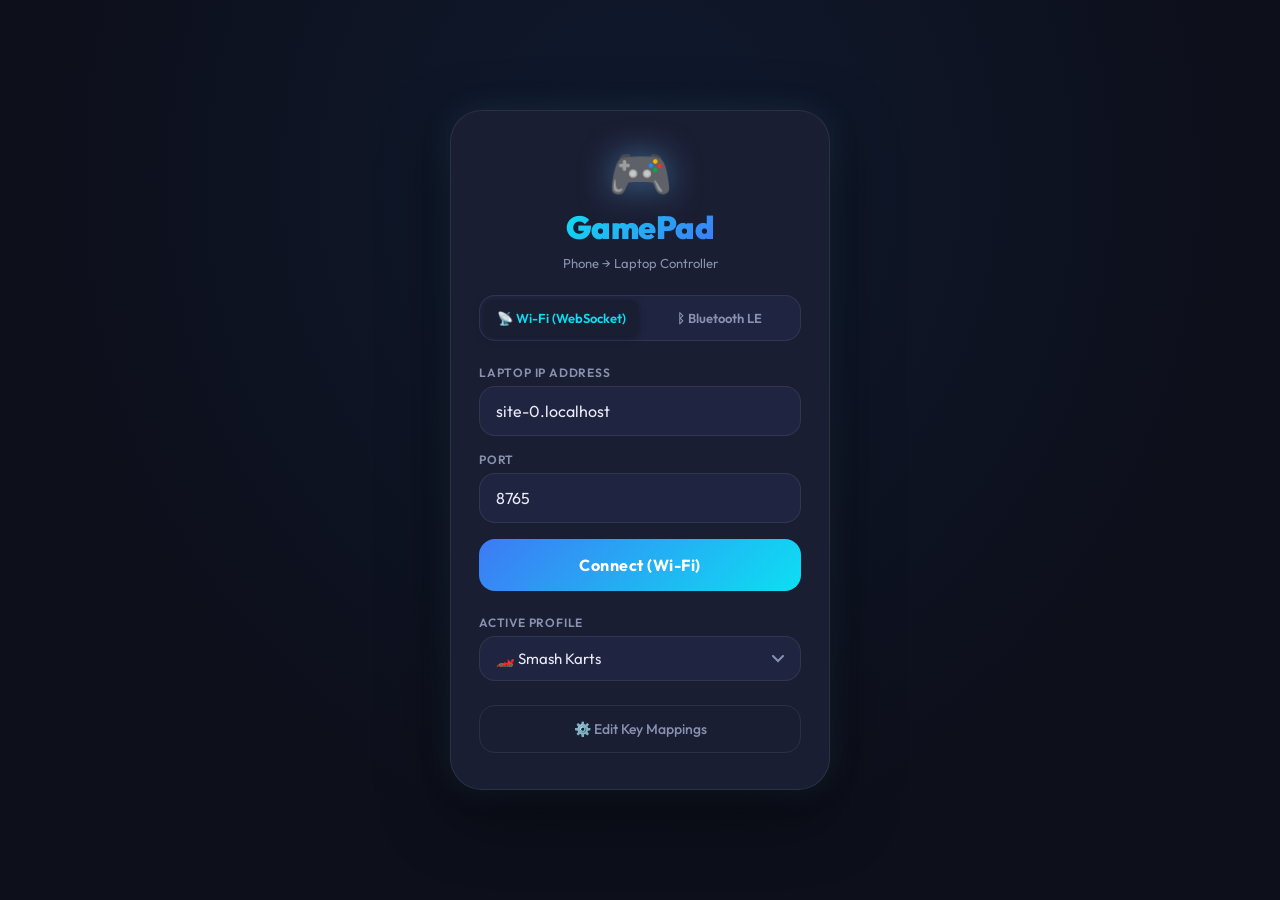
==== mobile/index.html @ 8a542d2d "feat: add 4 interchangeable controller interfaces (racing pedals, retro dpad, simple steer, action)" ====
<!DOCTYPE html>
<html lang="en">
<head>
  <meta charset="UTF-8" />
  <meta name="viewport" content="width=device-width, initial-scale=1.0, user-scalable=no" />
  <meta name="mobile-web-app-capable" content="yes" />
  <meta name="apple-mobile-web-app-capable" content="yes" />
  <meta name="apple-mobile-web-app-status-bar-style" content="black-translucent" />
  <meta name="theme-color" content="#0d0f1a" />
  <title>GamePad Remote Controller</title>
  <meta name="description" content="Turn your Android phone into a wireless game controller for your laptop." />
  <link rel="preconnect" href="https://fonts.googleapis.com" />
  <link rel="preconnect" href="https://fonts.gstatic.com" crossorigin />
  <link href="https://fonts.googleapis.com/css2?family=Outfit:wght@300;400;500;600;700;900&display=swap" rel="stylesheet" />
  <link rel="stylesheet" href="styles.css" />
</head>
<body>
  <!-- Connection Screen -->
  <div id="connect-screen" class="screen active">
    <div class="connect-card">
      <div class="logo">
        <div class="logo-icon">🎮</div>
        <h1>GamePad</h1>
        <p class="subtitle">Phone → Laptop Controller</p>
      </div>

      <!-- Transport Mode Toggle -->
      <div class="transport-selector">
        <button type="button" id="tab-ws" class="transport-btn active">📡 Wi-Fi (WebSocket)</button>
        <button type="button" id="tab-ble" class="transport-btn">ᛒ Bluetooth LE</button>
      </div>

      <!-- WebSocket Form -->
      <div id="ws-form" class="connect-form">
        <div class="input-group">
          <label for="server-ip">Laptop IP Address</label>
          <input type="text" id="server-ip" placeholder="e.g. 192.168.1.10" autocomplete="off" />
        </div>
        <div class="input-group">
          <label for="server-port">Port</label>
          <input type="number" id="server-port" value="8765" min="1024" max="65535" />
        </div>
        <button id="connect-btn" class="btn-primary">
          <span class="btn-text">Connect (Wi-Fi)</span>
          <span class="btn-loader hidden">⟳</span>
        </button>
        <div id="connect-error" class="error-msg hidden"></div>
      </div>

      <!-- Bluetooth Form -->
      <div id="ble-form" class="connect-form hidden">
        <p class="ble-hint">Pairs wirelessly via Web Bluetooth. Requires Chrome on Android with Bluetooth enabled.</p>
        <button id="ble-connect-btn" class="btn-primary btn-ble">
          <span class="btn-text">ᛒ Pair Bluetooth Controller</span>
          <span class="btn-loader hidden">⟳</span>
        </button>
        <div id="ble-error" class="error-msg hidden"></div>
      </div>

      <div class="profile-selector-mini">
        <label>Active Profile</label>
        <select id="active-profile-mini">
          <option value="smash_karts">🏎️ Smash Karts</option>
          <option value="racing">🏁 Racing / Driving</option>
          <option value="wasd">⌨️ WASD Generic</option>
          <option value="arrows">⬆️ Arrow Keys</option>
          <option value="custom">⚙️ Custom</option>
        </select>
      </div>

      <button id="open-mapping-btn" class="btn-secondary">
        ⚙️ Edit Key Mappings
      </button>
    </div>
  </div>

  <!-- Controller Screen -->
  <div id="controller-screen" class="screen">
    <!-- Status Bar -->
    <div class="status-bar">
      <div class="status-left">
        <div id="connection-dot" class="status-dot disconnected"></div>
        <span id="connection-label">Disconnected</span>
      </div>
      <div class="status-center">
        <select id="layout-select" class="layout-select" title="Switch Controller Interface">
          <option value="action">🎮 Smash Karts / Action</option>
          <option value="racing">🏎️ Racing Cockpit (Pedals)</option>
          <option value="dpad">🧭 Retro 4-Way D-Pad</option>
          <option value="minimal">🚗 Simple Steer & Pedals</option>
        </select>
      </div>
      <div class="status-right">
        <span id="latency-display" class="latency">-- ms</span>
        <button id="disconnect-btn" class="icon-btn" title="Disconnect">⏏</button>
        <button id="settings-btn" class="icon-btn" title="Settings">⚙</button>
      </div>
    </div>

    <!-- Active Keys Display -->
    <div class="keys-hud">
      <div class="key-pill" id="hud-w">W</div>
      <div class="key-pill" id="hud-a">A</div>
      <div class="key-pill" id="hud-s">S</div>
      <div class="key-pill" id="hud-d">D</div>
      <div class="key-pill" id="hud-space">SPC</div>
      <div class="key-pill" id="hud-e">E</div>
    </div>

    <!-- Main Controller Area: Multi-Layout Container -->
    <div class="controller-area">

      <!-- ==============================================
           LAYOUT 1: SMASH KARTS / ACTION (Default)
           ============================================== -->
      <div id="layout-action" class="controller-layout active">
        <!-- Left: Joystick -->
        <div class="joystick-zone">
          <div id="joystick-base" class="joystick-base">
            <div class="joystick-ring"></div>
            <div id="joystick-thumb" class="joystick-thumb">
              <div class="joystick-inner"></div>
            </div>
            <div class="joystick-arrows">
              <span class="arr arr-top">▲</span>
              <span class="arr arr-right">▶</span>
              <span class="arr arr-bottom">▼</span>
              <span class="arr arr-left">◀</span>
            </div>
          </div>
          <div class="joystick-label">STEER / DRIVE</div>
        </div>

        <!-- Right: Action Buttons -->
        <div class="buttons-zone">
          <div class="buttons-grid">
            <div class="btn-row center-row">
              <div class="action-btn-wrap">
                <button id="btn-e" class="action-btn btn-yellow" data-action="special">
                  <span class="btn-icon">⚡</span>
                  <span class="btn-label" id="btn-e-label">SPECIAL</span>
                </button>
              </div>
            </div>
            <div class="btn-row middle-row">
              <div class="action-btn-wrap">
                <button id="btn-q" class="action-btn btn-blue" data-action="item">
                  <span class="btn-icon">🎯</span>
                  <span class="btn-label" id="btn-q-label">ITEM</span>
                </button>
              </div>
              <div class="action-btn-wrap fire-wrap">
                <button id="btn-fire" class="action-btn btn-fire" data-action="fire">
                  <span class="btn-icon">💥</span>
                  <span class="btn-label" id="btn-fire-label">FIRE</span>
                </button>
              </div>
            </div>
            <div class="btn-row bottom-row">
              <div class="action-btn-wrap">
                <button id="btn-shift" class="action-btn btn-purple" data-action="brake">
                  <span class="btn-icon">🛑</span>
                  <span class="btn-label" id="btn-shift-label">DRIFT</span>
                </button>
              </div>
            </div>
          </div>
        </div>
      </div>

      <!-- ==============================================
           LAYOUT 2: RACING COCKPIT (Pedals + Steer)
           ============================================== -->
      <div id="layout-racing" class="controller-layout">
        <!-- Left: Steering Zone (Wheel / Analog Steer) -->
        <div class="racing-steer-zone">
          <div class="steer-buttons-wrap">
            <button id="btn-race-left" class="steer-btn" data-key="A" data-label="STEER LEFT">
              <span class="steer-icon">◀</span>
              <span class="steer-text">LEFT</span>
            </button>
            <button id="btn-race-right" class="steer-btn" data-key="D" data-label="STEER RIGHT">
              <span class="steer-icon">▶</span>
              <span class="steer-text">RIGHT</span>
            </button>
          </div>
          <div class="race-aux-wrap">
            <button id="btn-race-drift" class="race-aux-btn btn-purple" data-key="SHIFT">
              <span>💨 DRIFT</span>
            </button>
            <button id="btn-race-nitro" class="race-aux-btn btn-yellow" data-key="SPACE">
              <span>⚡ NITRO / FIRE</span>
            </button>
          </div>
        </div>

        <!-- Right: Accelerator & Brake Pedals -->
        <div class="racing-pedals-zone">
          <!-- Brake / Reverse Pedal -->
          <div class="pedal-wrap">
            <button id="btn-pedal-brake" class="pedal pedal-brake" data-key="S">
              <div class="pedal-treads">
                <span></span><span></span><span></span><span></span>
              </div>
              <div class="pedal-label">
                <span class="pedal-icon">🛑</span>
                <span class="pedal-title">BRAKE</span>
                <span class="pedal-sub">REVERSE</span>
              </div>
            </button>
          </div>

          <!-- Gas / Accelerator Pedal -->
          <div class="pedal-wrap">
            <button id="btn-pedal-gas" class="pedal pedal-gas" data-key="W">
              <div class="pedal-treads">
                <span></span><span></span><span></span><span></span><span></span>
              </div>
              <div class="pedal-label">
                <span class="pedal-icon">⚡</span>
                <span class="pedal-title">GAS</span>
                <span class="pedal-sub">ACCEL</span>
              </div>
            </button>
          </div>
        </div>
      </div>

      <!-- ==============================================
           LAYOUT 3: RETRO 4-WAY D-PAD (Arcade / Platformers)
           ============================================== -->
      <div id="layout-dpad" class="controller-layout">
        <!-- Left: Authentic Cross D-Pad -->
        <div class="dpad-zone">
          <div class="dpad-cross">
            <button id="dpad-up" class="dpad-dir dpad-up" data-dir="up" data-key="W">
              <span>▲</span>
            </button>
            <div class="dpad-middle-row">
              <button id="dpad-left" class="dpad-dir dpad-left" data-dir="left" data-key="A">
                <span>◀</span>
              </button>
              <div class="dpad-center"></div>
              <button id="dpad-right" class="dpad-dir dpad-right" data-dir="right" data-key="D">
                <span>▶</span>
              </button>
            </div>
            <button id="dpad-down" class="dpad-dir dpad-down" data-dir="down" data-key="S">
              <span>▼</span>
            </button>
          </div>
          <div class="joystick-label">D-PAD</div>
        </div>

        <!-- Right: Classic 4-Button Action Cluster (ABXY) -->
        <div class="diamond-zone">
          <div class="diamond-grid">
            <button id="btn-diamond-y" class="diamond-btn btn-yellow" data-key="E">
              <span class="diamond-letter">Y</span>
            </button>
            <div class="diamond-middle">
              <button id="btn-diamond-x" class="diamond-btn btn-blue" data-key="Q">
                <span class="diamond-letter">X</span>
              </button>
              <button id="btn-diamond-b" class="diamond-btn btn-fire" data-key="SPACE">
                <span class="diamond-letter">B</span>
              </button>
            </div>
            <button id="btn-diamond-a" class="diamond-btn btn-green" data-key="SHIFT">
              <span class="diamond-letter">A</span>
            </button>
          </div>
        </div>
      </div>

      <!-- ==============================================
           LAYOUT 4: SIMPLE STEER & PEDALS (Minimalist)
           ============================================== -->
      <div id="layout-minimal" class="controller-layout">
        <!-- Left: Large Left / Right Steer Buttons -->
        <div class="minimal-steer-zone">
          <button id="btn-min-left" class="big-steer-btn" data-key="A">
            <span class="big-icon">◀◀</span>
            <span class="big-text">STEER LEFT</span>
          </button>
          <button id="btn-min-right" class="big-steer-btn" data-key="D">
            <span class="big-icon">▶▶</span>
            <span class="big-text">STEER RIGHT</span>
          </button>
        </div>

        <!-- Right: Large Gas & Brake Buttons -->
        <div class="minimal-pedals-zone">
          <button id="btn-min-brake" class="big-action-btn min-brake" data-key="S">
            <span class="big-icon">🛑</span>
            <span class="big-text">BRAKE</span>
          </button>
          <button id="btn-min-gas" class="big-action-btn min-gas" data-key="W">
            <span class="big-icon">⚡</span>
            <span class="big-text">GAS</span>
          </button>
        </div>
      </div>

    </div>

    <!-- Bottom Controls -->
    <div class="bottom-controls">
      <button id="reset-btn" class="util-btn">🔄 Reset</button>
      <div class="seq-counter">SEQ: <span id="seq-num">0</span></div>
      <button id="vibrate-btn" class="util-btn">📳 Haptics</button>
    </div>
  </div>

  <!-- Key Mapping Screen -->
  <div id="mapping-screen" class="screen">
    <div class="mapping-container">
      <div class="mapping-header">
        <button id="mapping-back-btn" class="back-btn">← Back</button>
        <h2>Key Mappings</h2>
        <button id="save-mapping-btn" class="btn-save">Save</button>
      </div>

      <div class="profile-tabs">
        <button class="tab-btn active" data-profile="smash_karts">🏎️ Smash Karts</button>
        <button class="tab-btn" data-profile="racing">🏁 Racing</button>
        <button class="tab-btn" data-profile="wasd">⌨️ WASD</button>
        <button class="tab-btn" data-profile="arrows">⬆️ Arrows</button>
        <button class="tab-btn" data-profile="custom">⚙️ Custom</button>
      </div>

      <div class="mapping-table-container">
        <table class="mapping-table">
          <thead>
            <tr>
              <th>Control</th>
              <th>Icon</th>
              <th>Key</th>
              <th>Mode</th>
            </tr>
          </thead>
          <tbody id="mapping-tbody">
            <!-- Populated by JS -->
          </tbody>
        </table>
      </div>

      <div class="mapping-actions">
        <button id="reset-defaults-btn" class="btn-ghost">↺ Reset Defaults</button>
        <button id="test-mapping-btn" class="btn-ghost">🧪 Test</button>
      </div>
    </div>
  </div>

  <!-- Toast notifications -->
  <div id="toast-container"></div>

  <!-- Scripts -->
  <script src="bluetooth.js"></script>
  <script src="key-mapping.js"></script>
  <script src="joystick.js"></script>
  <script src="controller.js"></script>
</body>
</html>
---- mobile/styles.css ----
/* ========================================
   GamePad Remote Controller — styles.css
   ======================================== */

:root {
  /* Color palette */
  --bg-primary:    #0d0f1a;
  --bg-secondary:  #131629;
  --bg-card:       #1a1e33;
  --bg-elevated:   #1f2440;

  --accent-blue:   hsl(220, 90%, 60%);
  --accent-cyan:   hsl(185, 90%, 50%);
  --accent-green:  hsl(145, 80%, 48%);
  --accent-red:    hsl(355, 90%, 60%);
  --accent-orange: hsl(28, 95%, 58%);
  --accent-yellow: hsl(45, 95%, 55%);
  --accent-purple: hsl(270, 85%, 65%);

  --text-primary:  #e8ecf8;
  --text-secondary:#8892b0;
  --text-muted:    #4a5280;

  --border:        rgba(255,255,255,0.08);
  --border-accent: rgba(99,179,237,0.3);
  --shadow-glow:   0 0 30px rgba(99,179,237,0.15);

  /* Joystick */
  --joystick-base: 160px;
  --joystick-thumb: 72px;

  /* Spacing */
  --radius-sm: 8px;
  --radius-md: 16px;
  --radius-lg: 24px;
  --radius-xl: 32px;
  --radius-full: 9999px;

  /* Fonts */
  font-family: 'Outfit', system-ui, sans-serif;
}

/* ── Reset ── */
*, *::before, *::after {
  box-sizing: border-box;
  margin: 0;
  padding: 0;
  -webkit-tap-highlight-color: transparent;
  user-select: none;
}

html, body {
  width: 100%;
  height: 100%;
  overflow: hidden;
  background: var(--bg-primary);
  color: var(--text-primary);
  touch-action: none;
}

/* ── Screens ── */
.screen {
  position: fixed;
  inset: 0;
  display: none;
  flex-direction: column;
  background: var(--bg-primary);
  transition: opacity 0.3s ease;
  opacity: 0;
}
.screen.active {
  display: flex;
  opacity: 1;
}

/* ════════════════════════
   CONNECT SCREEN
   ════════════════════════ */
#connect-screen {
  align-items: center;
  justify-content: center;
  background: radial-gradient(ellipse at 50% 20%,
    hsl(220, 50%, 12%) 0%,
    var(--bg-primary) 70%);
}

.connect-card {
  width: 90%;
  max-width: 380px;
  background: var(--bg-card);
  border: 1px solid var(--border);
  border-radius: var(--radius-xl);
  padding: 36px 28px;
  display: flex;
  flex-direction: column;
  gap: 24px;
  box-shadow: 0 24px 64px rgba(0,0,0,0.5), var(--shadow-glow);
}

.logo {
  text-align: center;
  display: flex;
  flex-direction: column;
  align-items: center;
  gap: 8px;
}
.logo-icon {
  font-size: 52px;
  line-height: 1;
  filter: drop-shadow(0 0 16px rgba(99,179,237,0.5));
  animation: float 3s ease-in-out infinite;
}
@keyframes float {
  0%, 100% { transform: translateY(0); }
  50%       { transform: translateY(-6px); }
}
.logo h1 {
  font-size: 32px;
  font-weight: 900;
  background: linear-gradient(135deg, var(--accent-cyan), var(--accent-blue));
  -webkit-background-clip: text;
  -webkit-text-fill-color: transparent;
  background-clip: text;
  letter-spacing: -0.5px;
}
.subtitle {
  font-size: 13px;
  color: var(--text-secondary);
  font-weight: 400;
}

.connect-form {
  display: flex;
  flex-direction: column;
  gap: 16px;
}
.input-group {
  display: flex;
  flex-direction: column;
  gap: 6px;
}
.input-group label {
  font-size: 12px;
  font-weight: 600;
  color: var(--text-secondary);
  text-transform: uppercase;
  letter-spacing: 0.8px;
}
.transport-selector {
  display: flex;
  background: var(--bg-elevated);
  border: 1px solid var(--border);
  border-radius: var(--radius-md);
  padding: 4px;
  gap: 4px;
}
.transport-btn {
  flex: 1;
  padding: 10px 12px;
  background: transparent;
  border: none;
  border-radius: var(--radius-sm);
  color: var(--text-secondary);
  font-size: 13px;
  font-weight: 600;
  font-family: 'Outfit', sans-serif;
  cursor: pointer;
  transition: all 0.2s;
  text-align: center;
}
.transport-btn.active {
  background: var(--bg-card);
  color: var(--accent-cyan);
  box-shadow: 0 2px 8px rgba(0,0,0,0.3);
}

.ble-hint {
  font-size: 13px;
  color: var(--text-secondary);
  line-height: 1.5;
  text-align: center;
  padding: 4px 0;
}
.btn-ble {
  background: linear-gradient(135deg, hsl(220, 85%, 55%), hsl(270, 80%, 58%)) !important;
}

.input-group input {
  background: var(--bg-elevated);
  border: 1px solid var(--border);
  border-radius: var(--radius-md);
  padding: 14px 16px;
  color: var(--text-primary);
  font-size: 16px;
  font-family: 'Outfit', sans-serif;
  outline: none;
  transition: border-color 0.2s, box-shadow 0.2s;
}
.input-group input:focus {
  border-color: var(--accent-blue);
  box-shadow: 0 0 0 3px rgba(99,179,237,0.15);
}
.input-group input::placeholder { color: var(--text-muted); }

.btn-primary {
  width: 100%;
  padding: 16px;
  background: linear-gradient(135deg, var(--accent-blue), var(--accent-cyan));
  border: none;
  border-radius: var(--radius-md);
  color: #fff;
  font-size: 16px;
  font-weight: 700;
  font-family: 'Outfit', sans-serif;
  cursor: pointer;
  position: relative;
  overflow: hidden;
  transition: transform 0.15s, box-shadow 0.15s;
  letter-spacing: 0.5px;
}
.btn-primary::after {
  content: '';
  position: absolute;
  inset: 0;
  background: rgba(255,255,255,0);
  transition: background 0.15s;
}
.btn-primary:active { transform: scale(0.97); }
.btn-primary:active::after { background: rgba(255,255,255,0.1); }

.btn-secondary {
  width: 100%;
  padding: 14px;
  background: transparent;
  border: 1px solid var(--border);
  border-radius: var(--radius-md);
  color: var(--text-secondary);
  font-size: 14px;
  font-weight: 500;
  font-family: 'Outfit', sans-serif;
  cursor: pointer;
  transition: border-color 0.2s, color 0.2s;
}
.btn-secondary:active { border-color: var(--accent-blue); color: var(--accent-blue); }

.error-msg {
  background: rgba(235, 87, 87, 0.12);
  border: 1px solid rgba(235, 87, 87, 0.3);
  border-radius: var(--radius-sm);
  padding: 10px 14px;
  font-size: 13px;
  color: var(--accent-red);
  text-align: center;
}
.error-msg.hidden { display: none; }

.profile-selector-mini {
  display: flex;
  flex-direction: column;
  gap: 6px;
}
.profile-selector-mini label {
  font-size: 12px;
  font-weight: 600;
  color: var(--text-secondary);
  text-transform: uppercase;
  letter-spacing: 0.8px;
}
.profile-selector-mini select {
  background: var(--bg-elevated);
  border: 1px solid var(--border);
  border-radius: var(--radius-md);
  padding: 12px 16px;
  color: var(--text-primary);
  font-size: 15px;
  font-family: 'Outfit', sans-serif;
  outline: none;
  appearance: none;
  -webkit-appearance: none;
  background-image: url("data:image/svg+xml,%3Csvg xmlns='http://www.w3.org/2000/svg' width='12' height='8' viewBox='0 0 12 8'%3E%3Cpath d='M1 1l5 5 5-5' stroke='%238892b0' stroke-width='2' fill='none' stroke-linecap='round'/%3E%3C/svg%3E");
  background-repeat: no-repeat;
  background-position: right 16px center;
}

/* ════════════════════════
   CONTROLLER SCREEN
   ════════════════════════ */
#controller-screen {
  background: radial-gradient(ellipse at 50% 50%,
    hsl(220,35%,10%) 0%,
    var(--bg-primary) 80%);
  flex-direction: column;
}

/* Status Bar */
.status-bar {
  display: flex;
  align-items: center;
  justify-content: space-between;
  padding: 10px 16px;
  background: rgba(255,255,255,0.03);
  border-bottom: 1px solid var(--border);
  flex-shrink: 0;
}
.status-left {
  display: flex;
  align-items: center;
  gap: 8px;
  font-size: 13px;
  font-weight: 500;
}
.status-dot {
  width: 10px;
  height: 10px;
  border-radius: 50%;
  transition: background 0.3s, box-shadow 0.3s;
}
.status-dot.connected {
  background: var(--accent-green);
  box-shadow: 0 0 8px var(--accent-green);
  animation: pulse-dot 2s ease-in-out infinite;
}
.status-dot.connecting {
  background: var(--accent-yellow);
  box-shadow: 0 0 8px var(--accent-yellow);
  animation: blink-dot 0.8s ease-in-out infinite;
}
.status-dot.disconnected {
  background: var(--text-muted);
}
@keyframes pulse-dot {
  0%, 100% { opacity: 1; }
  50%       { opacity: 0.6; }
}
@keyframes blink-dot {
  0%, 100% { opacity: 1; }
  50%       { opacity: 0.2; }
}
.status-center {
  display: flex;
  align-items: center;
  justify-content: center;
}
.layout-select {
  background: var(--bg-elevated);
  border: 1px solid var(--border-accent);
  border-radius: var(--radius-full);
  padding: 6px 12px;
  color: var(--accent-cyan);
  font-size: 13px;
  font-weight: 700;
  font-family: 'Outfit', sans-serif;
  outline: none;
  cursor: pointer;
  box-shadow: 0 0 12px rgba(0,229,204,0.15);
  transition: all 0.2s;
  appearance: none;
  -webkit-appearance: none;
  background-image: url("data:image/svg+xml,%3Csvg xmlns='http://www.w3.org/2000/svg' width='10' height='6' viewBox='0 0 10 6'%3E%3Cpath d='M1 1l4 4 4-4' stroke='%2300e5cc' stroke-width='2' fill='none' stroke-linecap='round'/%3E%3C/svg%3E");
  background-repeat: no-repeat;
  background-position: right 10px center;
  padding-right: 26px;
}
.layout-select:focus {
  border-color: var(--accent-cyan);
  box-shadow: 0 0 16px rgba(0,229,204,0.3);
}

.status-right {
  display: flex;
  align-items: center;
  gap: 8px;
}
.latency {
  font-size: 12px;
  font-weight: 600;
  font-variant-numeric: tabular-nums;
  color: var(--accent-cyan);
  padding: 2px 8px;
  background: rgba(0,229,204,0.1);
  border-radius: var(--radius-full);
}
.icon-btn {
  width: 32px;
  height: 32px;
  background: var(--bg-elevated);
  border: 1px solid var(--border);
  border-radius: var(--radius-sm);
  color: var(--text-secondary);
  font-size: 14px;
  cursor: pointer;
  display: flex;
  align-items: center;
  justify-content: center;
  transition: all 0.15s;
}
.icon-btn:active { background: var(--bg-card); color: var(--text-primary); }

/* Keys HUD */
.keys-hud {
  display: flex;
  align-items: center;
  justify-content: center;
  gap: 6px;
  padding: 8px 16px;
  flex-shrink: 0;
}
.key-pill {
  min-width: 36px;
  padding: 4px 10px;
  background: var(--bg-elevated);
  border: 1px solid var(--border);
  border-radius: var(--radius-full);
  font-size: 12px;
  font-weight: 700;
  text-align: center;
  color: var(--text-muted);
  transition: all 0.08s ease;
  letter-spacing: 0.5px;
}
.key-pill.active {
  background: var(--accent-blue);
  border-color: var(--accent-blue);
  color: #fff;
  box-shadow: 0 0 12px rgba(66,153,225,0.5);
  transform: scale(1.08);
}

/* Controller Area */
.controller-area {
  flex: 1;
  display: flex;
  align-items: center;
  justify-content: center;
  padding: 8px 16px;
  min-height: 0;
  position: relative;
  overflow: hidden;
}

/* Multi-Layout Switcher */
.controller-layout {
  display: none;
  width: 100%;
  height: 100%;
  align-items: center;
  justify-content: space-between;
  gap: 16px;
  animation: layout-fade 0.2s ease forwards;
}
.controller-layout.active {
  display: flex;
}
@keyframes layout-fade {
  from { opacity: 0; transform: scale(0.98); }
  to   { opacity: 1; transform: scale(1); }
}

/* ── Joystick ── */
.joystick-zone {
  display: flex;
  flex-direction: column;
  align-items: center;
  gap: 10px;
  flex: 0 0 auto;
}
.joystick-label {
  font-size: 11px;
  font-weight: 700;
  color: var(--text-muted);
  letter-spacing: 2px;
  text-transform: uppercase;
}
.joystick-base {
  width: var(--joystick-base);
  height: var(--joystick-base);
  border-radius: 50%;
  background: radial-gradient(circle at 35% 35%,
    var(--bg-elevated),
    var(--bg-secondary));
  border: 2px solid var(--border);
  position: relative;
  display: flex;
  align-items: center;
  justify-content: center;
  box-shadow:
    0 0 0 4px rgba(255,255,255,0.03),
    inset 0 2px 8px rgba(0,0,0,0.4),
    0 8px 32px rgba(0,0,0,0.5);
  touch-action: none;
  cursor: none;
}
.joystick-ring {
  position: absolute;
  inset: 12px;
  border-radius: 50%;
  border: 1px dashed rgba(255,255,255,0.07);
  pointer-events: none;
}
.joystick-thumb {
  position: absolute;
  width: var(--joystick-thumb);
  height: var(--joystick-thumb);
  border-radius: 50%;
  background: radial-gradient(circle at 35% 30%,
    hsl(220, 70%, 65%),
    hsl(220, 80%, 40%));
  box-shadow:
    0 4px 16px rgba(0,0,0,0.5),
    inset 0 1px 0 rgba(255,255,255,0.25),
    0 0 20px rgba(66,153,225,0.3);
  transition: transform 0.05s ease;
  display: flex;
  align-items: center;
  justify-content: center;
  cursor: none;
  will-change: transform;
}
.joystick-thumb.active {
  box-shadow:
    0 4px 16px rgba(0,0,0,0.5),
    inset 0 1px 0 rgba(255,255,255,0.25),
    0 0 30px rgba(66,153,225,0.6);
}
.joystick-inner {
  width: 24px;
  height: 24px;
  border-radius: 50%;
  background: rgba(255,255,255,0.15);
  box-shadow: inset 0 1px 0 rgba(255,255,255,0.2);
}
.joystick-arrows {
  position: absolute;
  inset: 0;
  pointer-events: none;
}
.arr {
  position: absolute;
  font-size: 10px;
  color: rgba(255,255,255,0.15);
  transition: color 0.1s;
}
.arr.bright { color: rgba(66,153,225,0.8); }
.arr-top    { top:  6px; left: 50%; transform: translateX(-50%); }
.arr-bottom { bottom: 6px; left: 50%; transform: translateX(-50%); }
.arr-left   { left: 6px; top: 50%; transform: translateY(-50%); }
.arr-right  { right: 6px; top: 50%; transform: translateY(-50%); }

/* ── Action Buttons ── */
.buttons-zone {
  flex: 1;
  display: flex;
  align-items: center;
  justify-content: flex-end;
  max-width: 220px;
}
.buttons-grid {
  display: flex;
  flex-direction: column;
  gap: 10px;
  align-items: center;
}
.btn-row {
  display: flex;
  gap: 10px;
  align-items: center;
  justify-content: center;
}

.action-btn-wrap { display: flex; flex-direction: column; align-items: center; }

.action-btn {
  width: 68px;
  height: 68px;
  border-radius: 50%;
  border: none;
  display: flex;
  flex-direction: column;
  align-items: center;
  justify-content: center;
  gap: 2px;
  cursor: pointer;
  position: relative;
  overflow: hidden;
  transition: transform 0.08s, box-shadow 0.08s;
  font-family: 'Outfit', sans-serif;
}
.action-btn::after {
  content: '';
  position: absolute;
  inset: 0;
  background: rgba(255,255,255,0);
  transition: background 0.08s;
  border-radius: 50%;
}
.action-btn:active { transform: scale(0.9); }
.action-btn:active::after { background: rgba(255,255,255,0.15); }
.action-btn.pressed {
  transform: scale(0.88);
}

.btn-icon { font-size: 22px; line-height: 1; }
.btn-label {
  font-size: 10px;
  font-weight: 800;
  letter-spacing: 0.5px;
  text-transform: uppercase;
  color: rgba(255,255,255,0.9);
}

/* Fire button — largest */
.btn-fire {
  width: 88px;
  height: 88px;
  background: radial-gradient(circle at 35% 30%,
    hsl(355, 90%, 68%),
    hsl(355, 80%, 45%));
  box-shadow:
    0 6px 24px rgba(229,62,62,0.4),
    inset 0 1px 0 rgba(255,255,255,0.2);
}
.btn-fire.pressed {
  box-shadow: 0 2px 12px rgba(229,62,62,0.3);
}

.btn-yellow {
  background: radial-gradient(circle at 35% 30%,
    hsl(45, 95%, 65%),
    hsl(38, 85%, 45%));
  box-shadow: 0 4px 18px rgba(236,201,75,0.35),
    inset 0 1px 0 rgba(255,255,255,0.2);
}
.btn-blue {
  background: radial-gradient(circle at 35% 30%,
    hsl(220, 90%, 70%),
    hsl(220, 80%, 48%));
  box-shadow: 0 4px 18px rgba(66,153,225,0.35),
    inset 0 1px 0 rgba(255,255,255,0.2);
}
.btn-purple {
  background: radial-gradient(circle at 35% 30%,
    hsl(270, 85%, 72%),
    hsl(270, 75%, 50%));
  box-shadow: 0 4px 18px rgba(159,122,234,0.35),
    inset 0 1px 0 rgba(255,255,255,0.2);
}
.btn-green {
  background: radial-gradient(circle at 35% 30%,
    hsl(145, 85%, 60%),
    hsl(145, 75%, 38%));
  box-shadow: 0 4px 18px rgba(72,187,120,0.35),
    inset 0 1px 0 rgba(255,255,255,0.2);
}

/* ==============================================
   LAYOUT 2: RACING COCKPIT (Pedals + Steer)
   ============================================== */
.racing-steer-zone {
  display: flex;
  flex-direction: column;
  gap: 12px;
  align-items: center;
}
.steer-buttons-wrap {
  display: flex;
  gap: 12px;
}
.steer-btn {
  width: 96px;
  height: 120px;
  background: linear-gradient(180deg, var(--bg-elevated) 0%, var(--bg-card) 100%);
  border: 2px solid var(--border-accent);
  border-radius: var(--radius-lg);
  display: flex;
  flex-direction: column;
  align-items: center;
  justify-content: center;
  gap: 8px;
  cursor: pointer;
  box-shadow: 0 8px 24px rgba(0,0,0,0.4), inset 0 1px 0 rgba(255,255,255,0.1);
  transition: transform 0.08s, box-shadow 0.08s, border-color 0.08s;
  touch-action: none;
}
.steer-btn:active, .steer-btn.pressed {
  transform: scale(0.94);
  border-color: var(--accent-cyan);
  box-shadow: 0 2px 10px rgba(0,229,204,0.4), inset 0 2px 8px rgba(0,0,0,0.6);
  background: linear-gradient(180deg, hsl(185, 50%, 20%) 0%, var(--bg-card) 100%);
}
.steer-icon {
  font-size: 28px;
  color: var(--accent-cyan);
  line-height: 1;
}
.steer-text {
  font-size: 11px;
  font-weight: 800;
  letter-spacing: 1px;
  color: var(--text-primary);
}

.race-aux-wrap {
  display: flex;
  gap: 10px;
  width: 100%;
}
.race-aux-btn {
  flex: 1;
  padding: 12px 8px;
  border: none;
  border-radius: var(--radius-md);
  font-size: 12px;
  font-weight: 800;
  font-family: 'Outfit', sans-serif;
  letter-spacing: 0.5px;
  cursor: pointer;
  box-shadow: 0 4px 16px rgba(0,0,0,0.3);
  transition: transform 0.08s;
  touch-action: none;
  color: #fff;
}
.race-aux-btn:active, .race-aux-btn.pressed { transform: scale(0.92); }

/* Realistic Pedals */
.racing-pedals-zone {
  display: flex;
  gap: 18px;
  align-items: flex-end;
  padding-right: 8px;
}
.pedal-wrap {
  display: flex;
  flex-direction: column;
  align-items: center;
}
.pedal {
  border: none;
  border-radius: 12px 12px 8px 8px;
  display: flex;
  flex-direction: column;
  justify-content: space-between;
  align-items: center;
  padding: 14px 10px;
  cursor: pointer;
  touch-action: none;
  position: relative;
  overflow: hidden;
  box-shadow:
    0 12px 28px rgba(0,0,0,0.6),
    inset 0 1px 0 rgba(255,255,255,0.2),
    inset 0 -4px 10px rgba(0,0,0,0.5);
  transition: transform 0.08s ease, box-shadow 0.08s ease;
}

/* Rubber grip treads */
.pedal-treads {
  width: 100%;
  display: flex;
  flex-direction: column;
  gap: 8px;
  align-items: center;
}
.pedal-treads span {
  width: 75%;
  height: 4px;
  background: rgba(255,255,255,0.12);
  border-radius: 2px;
  box-shadow: 0 1px 2px rgba(0,0,0,0.5);
}

.pedal-label {
  display: flex;
  flex-direction: column;
  align-items: center;
  gap: 2px;
}
.pedal-icon { font-size: 20px; line-height: 1; }
.pedal-title {
  font-size: 13px;
  font-weight: 900;
  letter-spacing: 1px;
}
.pedal-sub {
  font-size: 9px;
  font-weight: 700;
  letter-spacing: 0.5px;
  opacity: 0.7;
}

/* Gas Pedal (Tall & Narrow) */
.pedal-gas {
  width: 82px;
  height: 168px;
  background: linear-gradient(180deg, #1d2e26 0%, #0e1e17 60%, #06110d 100%);
  border: 2px solid rgba(72,187,120,0.4);
  color: var(--accent-green);
}
.pedal-gas:active, .pedal-gas.pressed {
  transform: perspective(300px) rotateX(12deg) scale(0.95);
  border-color: var(--accent-green);
  box-shadow: 0 0 24px rgba(72,187,120,0.5), inset 0 4px 14px rgba(0,0,0,0.8);
}

/* Brake Pedal (Wide & Firm) */
.pedal-brake {
  width: 96px;
  height: 132px;
  background: linear-gradient(180deg, #331920 0%, #200f14 60%, #12070a 100%);
  border: 2px solid rgba(229,62,62,0.4);
  color: var(--accent-red);
}
.pedal-brake:active, .pedal-brake.pressed {
  transform: perspective(300px) rotateX(12deg) scale(0.95);
  border-color: var(--accent-red);
  box-shadow: 0 0 24px rgba(229,62,62,0.5), inset 0 4px 14px rgba(0,0,0,0.8);
}

/* ==============================================
   LAYOUT 3: RETRO 4-WAY D-PAD
   ============================================== */
.dpad-zone {
  display: flex;
  flex-direction: column;
  align-items: center;
  gap: 10px;
}
.dpad-cross {
  width: 170px;
  height: 170px;
  position: relative;
  display: flex;
  flex-direction: column;
  align-items: center;
  justify-content: center;
}
.dpad-middle-row {
  display: flex;
  align-items: center;
}
.dpad-dir {
  background: linear-gradient(145deg, #242a42, #171a2c);
  border: 1px solid var(--border);
  color: var(--text-primary);
  font-size: 18px;
  cursor: pointer;
  touch-action: none;
  display: flex;
  align-items: center;
  justify-content: center;
  box-shadow: 0 4px 12px rgba(0,0,0,0.5), inset 0 1px 0 rgba(255,255,255,0.1);
  transition: all 0.08s ease;
}
.dpad-dir:active, .dpad-dir.pressed {
  background: var(--accent-blue);
  box-shadow: 0 0 16px rgba(66,153,225,0.6);
  color: #fff;
}
.dpad-up    { width: 56px; height: 56px; border-radius: 10px 10px 0 0; }
.dpad-down  { width: 56px; height: 56px; border-radius: 0 0 10px 10px; }
.dpad-left  { width: 56px; height: 56px; border-radius: 10px 0 0 10px; }
.dpad-right { width: 56px; height: 56px; border-radius: 0 10px 10px 0; }
.dpad-center {
  width: 56px;
  height: 56px;
  background: #171a2c;
  pointer-events: none;
}

/* Diamond Cluster */
.diamond-zone {
  display: flex;
  align-items: center;
  justify-content: center;
  padding-right: 12px;
}
.diamond-grid {
  display: flex;
  flex-direction: column;
  align-items: center;
  gap: 6px;
}
.diamond-middle {
  display: flex;
  gap: 40px;
}
.diamond-btn {
  width: 58px;
  height: 58px;
  border-radius: 50%;
  border: none;
  display: flex;
  align-items: center;
  justify-content: center;
  cursor: pointer;
  touch-action: none;
  transition: transform 0.08s;
  color: #fff;
  font-family: 'Outfit', sans-serif;
}
.diamond-btn:active, .diamond-btn.pressed { transform: scale(0.88); }
.diamond-letter {
  font-size: 20px;
  font-weight: 900;
}

/* ==============================================
   LAYOUT 4: SIMPLE STEER & PEDALS
   ============================================== */
.minimal-steer-zone, .minimal-pedals-zone {
  display: flex;
  gap: 14px;
}
.big-steer-btn, .big-action-btn {
  width: 110px;
  height: 140px;
  border-radius: var(--radius-lg);
  border: 2px solid var(--border);
  background: linear-gradient(180deg, var(--bg-elevated) 0%, var(--bg-card) 100%);
  display: flex;
  flex-direction: column;
  align-items: center;
  justify-content: center;
  gap: 10px;
  cursor: pointer;
  touch-action: none;
  box-shadow: 0 8px 24px rgba(0,0,0,0.4);
  transition: all 0.08s ease;
  color: var(--text-primary);
  font-family: 'Outfit', sans-serif;
}
.big-steer-btn:active, .big-steer-btn.pressed {
  transform: scale(0.93);
  border-color: var(--accent-cyan);
  box-shadow: 0 0 20px rgba(0,229,204,0.4);
  color: var(--accent-cyan);
}
.min-gas:active, .min-gas.pressed {
  transform: scale(0.93);
  border-color: var(--accent-green);
  box-shadow: 0 0 20px rgba(72,187,120,0.4);
  color: var(--accent-green);
}
.min-brake:active, .min-brake.pressed {
  transform: scale(0.93);
  border-color: var(--accent-red);
  box-shadow: 0 0 20px rgba(229,62,62,0.4);
  color: var(--accent-red);
}
.big-icon { font-size: 32px; line-height: 1; }
.big-text { font-size: 12px; font-weight: 800; letter-spacing: 1px; }

/* Bottom Controls */
.bottom-controls {
  display: flex;
  align-items: center;
  justify-content: space-between;
  padding: 8px 20px 12px;
  flex-shrink: 0;
}
.util-btn {
  background: var(--bg-elevated);
  border: 1px solid var(--border);
  border-radius: var(--radius-md);
  color: var(--text-secondary);
  font-size: 13px;
  font-family: 'Outfit', sans-serif;
  font-weight: 500;
  padding: 8px 16px;
  cursor: pointer;
  transition: all 0.15s;
}
.util-btn:active { background: var(--bg-card); color: var(--text-primary); }
.seq-counter {
  font-size: 12px;
  font-variant-numeric: tabular-nums;
  color: var(--text-muted);
  font-weight: 600;
}

/* ════════════════════════
   MAPPING SCREEN
   ════════════════════════ */
#mapping-screen {
  background: var(--bg-primary);
  overflow: hidden;
}
.mapping-container {
  display: flex;
  flex-direction: column;
  height: 100%;
  padding: 0;
}
.mapping-header {
  display: flex;
  align-items: center;
  justify-content: space-between;
  padding: 14px 20px;
  border-bottom: 1px solid var(--border);
  flex-shrink: 0;
  background: var(--bg-secondary);
}
.mapping-header h2 {
  font-size: 18px;
  font-weight: 700;
}
.back-btn {
  background: none;
  border: none;
  color: var(--accent-blue);
  font-size: 15px;
  font-family: 'Outfit', sans-serif;
  font-weight: 600;
  cursor: pointer;
  padding: 4px 0;
}
.btn-save {
  background: var(--accent-blue);
  border: none;
  border-radius: var(--radius-sm);
  color: #fff;
  font-size: 14px;
  font-weight: 700;
  font-family: 'Outfit', sans-serif;
  padding: 8px 18px;
  cursor: pointer;
  transition: opacity 0.15s;
}
.btn-save:active { opacity: 0.8; }

.profile-tabs {
  display: flex;
  gap: 0;
  border-bottom: 1px solid var(--border);
  flex-shrink: 0;
  overflow-x: auto;
  scrollbar-width: none;
}
.profile-tabs::-webkit-scrollbar { display: none; }
.tab-btn {
  flex: 0 0 auto;
  background: none;
  border: none;
  border-bottom: 2px solid transparent;
  padding: 12px 16px;
  color: var(--text-secondary);
  font-size: 13px;
  font-weight: 600;
  font-family: 'Outfit', sans-serif;
  cursor: pointer;
  white-space: nowrap;
  transition: all 0.2s;
}
.tab-btn.active {
  color: var(--accent-blue);
  border-bottom-color: var(--accent-blue);
}

.mapping-table-container {
  flex: 1;
  overflow-y: auto;
  scrollbar-width: thin;
  scrollbar-color: var(--border) transparent;
}
.mapping-table {
  width: 100%;
  border-collapse: collapse;
  font-size: 14px;
}
.mapping-table thead th {
  background: var(--bg-secondary);
  padding: 10px 16px;
  text-align: left;
  font-size: 11px;
  font-weight: 700;
  color: var(--text-muted);
  text-transform: uppercase;
  letter-spacing: 0.8px;
  position: sticky;
  top: 0;
  z-index: 1;
}
.mapping-table tbody tr {
  border-bottom: 1px solid var(--border);
  transition: background 0.1s;
}
.mapping-table tbody tr:active { background: var(--bg-elevated); }
.mapping-table td {
  padding: 12px 16px;
  vertical-align: middle;
}
.ctrl-name {
  font-weight: 600;
  color: var(--text-primary);
}
.ctrl-desc {
  font-size: 11px;
  color: var(--text-muted);
  margin-top: 2px;
}
.ctrl-icon { font-size: 20px; }
.key-input {
  background: var(--bg-elevated);
  border: 1px solid var(--border);
  border-radius: var(--radius-sm);
  padding: 8px 12px;
  color: var(--text-primary);
  font-size: 14px;
  font-weight: 700;
  font-family: 'Outfit', sans-serif;
  width: 72px;
  text-align: center;
  text-transform: uppercase;
  outline: none;
  transition: border-color 0.2s;
}
.key-input:focus {
  border-color: var(--accent-blue);
  box-shadow: 0 0 0 2px rgba(66,153,225,0.2);
}
.mode-select {
  background: var(--bg-elevated);
  border: 1px solid var(--border);
  border-radius: var(--radius-sm);
  padding: 8px 10px;
  color: var(--text-primary);
  font-size: 13px;
  font-family: 'Outfit', sans-serif;
  outline: none;
  appearance: none;
  -webkit-appearance: none;
  cursor: pointer;
}

.mapping-actions {
  display: flex;
  gap: 12px;
  padding: 16px 20px;
  border-top: 1px solid var(--border);
  flex-shrink: 0;
}
.btn-ghost {
  flex: 1;
  background: transparent;
  border: 1px solid var(--border);
  border-radius: var(--radius-md);
  color: var(--text-secondary);
  font-size: 14px;
  font-family: 'Outfit', sans-serif;
  font-weight: 600;
  padding: 12px;
  cursor: pointer;
  transition: all 0.15s;
  text-align: center;
}
.btn-ghost:active { border-color: var(--accent-blue); color: var(--accent-blue); }

/* ── Toast ── */
#toast-container {
  position: fixed;
  bottom: 24px;
  left: 50%;
  transform: translateX(-50%);
  display: flex;
  flex-direction: column;
  gap: 8px;
  align-items: center;
  z-index: 9999;
  pointer-events: none;
}
.toast {
  background: var(--bg-elevated);
  border: 1px solid var(--border);
  border-radius: var(--radius-full);
  padding: 10px 20px;
  font-size: 13px;
  font-weight: 600;
  color: var(--text-primary);
  white-space: nowrap;
  box-shadow: 0 8px 24px rgba(0,0,0,0.4);
  animation: toast-in 0.3s ease forwards;
  pointer-events: none;
}
.toast.success { border-color: rgba(72,187,120,0.4); color: var(--accent-green); }
.toast.error   { border-color: rgba(229,62,62,0.4);  color: var(--accent-red);   }
.toast.out     { animation: toast-out 0.25s ease forwards; }

@keyframes toast-in {
  from { opacity: 0; transform: translateY(16px) scale(0.95); }
  to   { opacity: 1; transform: translateY(0) scale(1); }
}
@keyframes toast-out {
  from { opacity: 1; transform: translateY(0) scale(1); }
  to   { opacity: 0; transform: translateY(-8px) scale(0.95); }
}

/* ── Utilities ── */
.hidden { display: none !important; }
.btn-loader { display: inline-block; animation: spin 0.8s linear infinite; }
@keyframes spin { from { transform: rotate(0deg); } to { transform: rotate(360deg); } }

/* ── Landscape orientation hint ── */
@media (orientation: portrait) and (max-height: 600px) {
  .controller-area { padding: 4px 12px; }
  :root { --joystick-base: 130px; --joystick-thumb: 58px; }
  .action-btn { width: 56px; height: 56px; }
  .btn-fire   { width: 72px; height: 72px; }
}

/* Scrollbar */
::-webkit-scrollbar { width: 4px; }
::-webkit-scrollbar-track { background: transparent; }
::-webkit-scrollbar-thumb { background: var(--border); border-radius: 4px; }
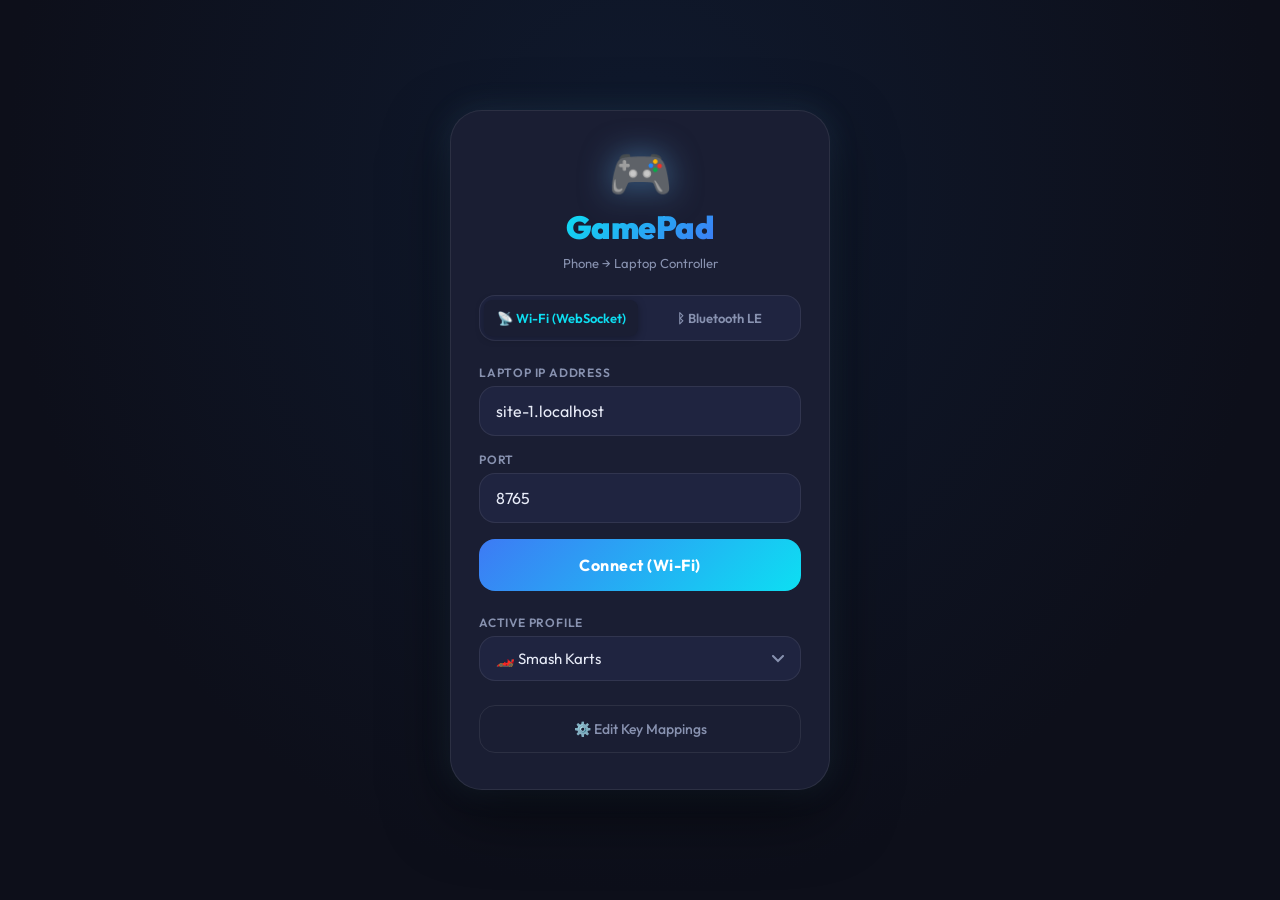
==== commit 0d8df982: "fix: resolve uncaught TypeError in controller init preventing Connect button click" ====
--- a/mobile/index.html
+++ b/mobile/index.html
@@ -89,6 +89,7 @@
           <option value="dpad">🧭 Retro 4-Way D-Pad</option>
           <option value="minimal">🚗 Simple Steer & Pedals</option>
         </select>
+        <span id="profile-name-display" class="profile-badge hidden">🏎️ Smash Karts</span>
       </div>
       <div class="status-right">
         <span id="latency-display" class="latency">-- ms</span>
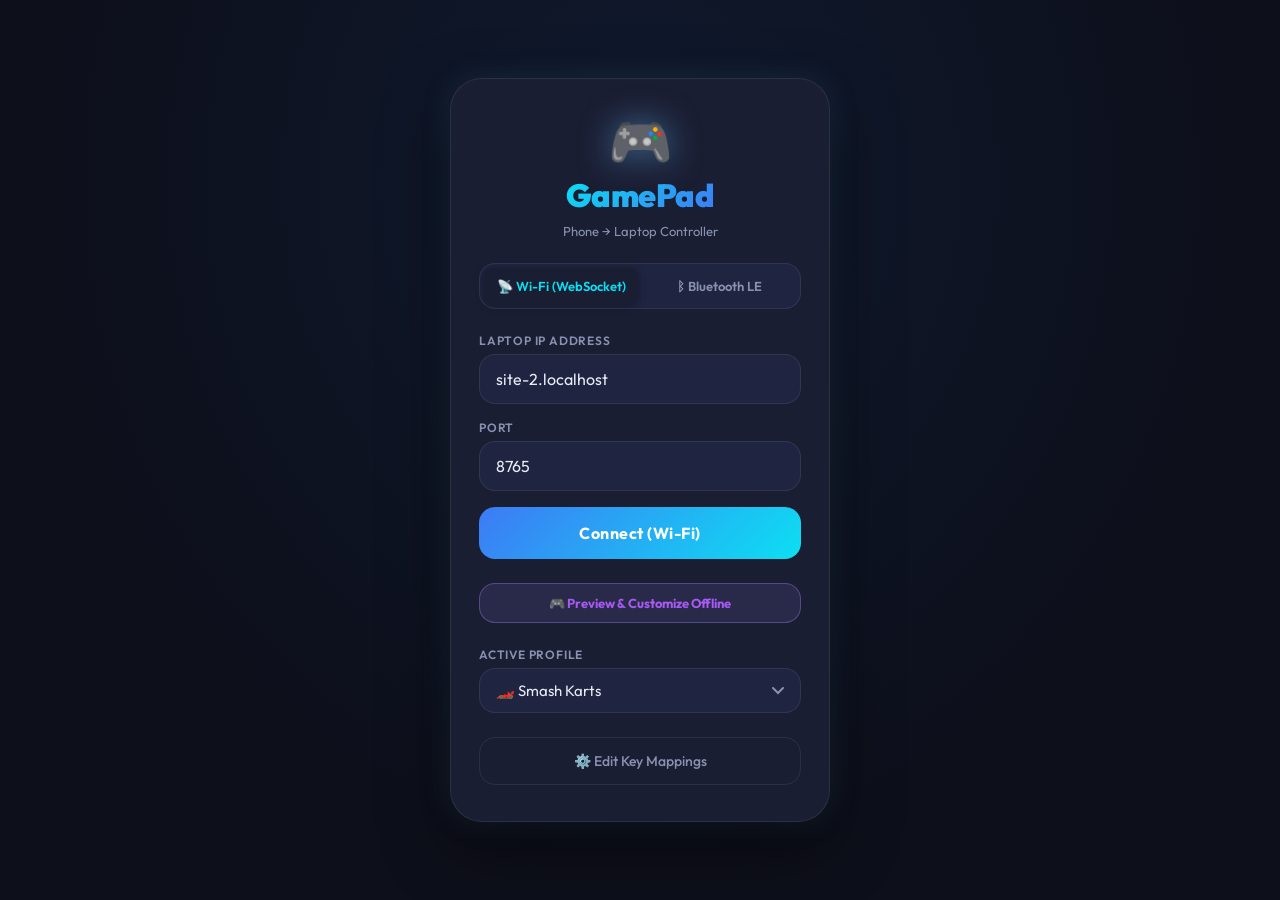
==== commit 05d651c2: "feat: add HUD customizer for control resizing, position dragging, and auto-press hold system" ====
--- a/mobile/index.html
+++ b/mobile/index.html
@@ -44,6 +44,9 @@
           <span class="btn-text">Connect (Wi-Fi)</span>
           <span class="btn-loader hidden">⟳</span>
         </button>
+        <button id="preview-btn" type="button" class="btn-secondary btn-preview">
+          🎮 Preview & Customize Offline
+        </button>
         <div id="connect-error" class="error-msg hidden"></div>
       </div>
 
@@ -81,6 +84,7 @@
       <div class="status-left">
         <div id="connection-dot" class="status-dot disconnected"></div>
         <span id="connection-label">Disconnected</span>
+        <button id="quick-connect-btn" class="quick-connect-pill hidden" title="Connect to Laptop">⚡ Connect</button>
       </div>
       <div class="status-center">
         <select id="layout-select" class="layout-select" title="Switch Controller Interface">
@@ -98,7 +102,7 @@
       </div>
     </div>
 
-    <!-- Active Keys Display -->
+    <!-- Active Keys Display & Assists HUD -->
     <div class="keys-hud">
       <div class="key-pill" id="hud-w">W</div>
       <div class="key-pill" id="hud-a">A</div>
@@ -106,6 +110,55 @@
       <div class="key-pill" id="hud-d">D</div>
       <div class="key-pill" id="hud-space">SPC</div>
       <div class="key-pill" id="hud-e">E</div>
+      <div class="key-pill pill-assist hidden" id="hud-cruise">🚀 AUTO-GAS</div>
+      <div class="key-pill pill-assist hidden" id="hud-turbo">⚡ TURBO ON</div>
+      <div class="key-pill pill-assist hidden" id="hud-autohold">🔒 AUTO-HOLD</div>
+      <div id="hud-locked-container" class="hud-locked-container"></div>
+    </div>
+
+    <!-- HUD Customizer Floating Bar (Visible when editing HUD) -->
+    <div id="hud-edit-bar" class="hud-edit-bar hidden">
+      <div class="hud-edit-row top-row">
+        <div class="hud-edit-title">
+          <span class="hud-edit-badge">📐 HUD CUSTOMIZER</span>
+          <span class="hud-edit-hint">Drag controls to move • Tap to select</span>
+        </div>
+        <div class="hud-target-control">
+          <label for="hud-zone-select">Control:</label>
+          <select id="hud-zone-select" class="hud-zone-select"></select>
+        </div>
+        <button id="hud-done-btn" class="hud-bar-btn btn-done">✓ Done</button>
+      </div>
+
+      <div class="hud-edit-row controls-row">
+        <!-- Selected Zone Size -->
+        <div class="hud-control-group">
+          <span class="hud-group-label">Size: <strong id="hud-zone-scale-val">100%</strong></span>
+          <input type="range" id="hud-zone-scale-slider" min="60" max="180" value="100" step="5" />
+          <div class="hud-presets">
+            <button type="button" class="hud-preset-pill" data-scale="0.75">S</button>
+            <button type="button" class="hud-preset-pill active" data-scale="1.0">M</button>
+            <button type="button" class="hud-preset-pill" data-scale="1.25">L</button>
+            <button type="button" class="hud-preset-pill" data-scale="1.5">XL</button>
+          </div>
+        </div>
+
+        <!-- Global Scale & Opacity -->
+        <div class="hud-control-group">
+          <span class="hud-group-label">Layout: <strong id="hud-layout-scale-val">100%</strong></span>
+          <input type="range" id="hud-layout-scale-slider" min="70" max="150" value="100" step="5" />
+        </div>
+        <div class="hud-control-group">
+          <span class="hud-group-label">Opacity: <strong id="hud-opacity-val">100%</strong></span>
+          <input type="range" id="hud-opacity-slider" min="30" max="100" value="100" step="5" />
+        </div>
+
+        <!-- Reset actions -->
+        <div class="hud-edit-actions">
+          <button id="hud-reset-zone-btn" type="button" class="hud-bar-btn" title="Reset current control position & size">↺ Reset Zone</button>
+          <button id="hud-reset-all-btn" type="button" class="hud-bar-btn" title="Reset all controls to default">↺ Reset All</button>
+        </div>
+      </div>
     </div>
 
     <!-- Main Controller Area: Multi-Layout Container -->
@@ -116,7 +169,8 @@
            ============================================== -->
       <div id="layout-action" class="controller-layout active">
         <!-- Left: Joystick -->
-        <div class="joystick-zone">
+        <div class="joystick-zone hud-custom-zone" data-zone-id="action-left">
+          <div class="zone-drag-handle">✥ DRAG TO MOVE</div>
           <div id="joystick-base" class="joystick-base">
             <div class="joystick-ring"></div>
             <div id="joystick-thumb" class="joystick-thumb">
@@ -133,7 +187,8 @@
         </div>
 
         <!-- Right: Action Buttons -->
-        <div class="buttons-zone">
+        <div class="buttons-zone hud-custom-zone" data-zone-id="action-right">
+          <div class="zone-drag-handle">✥ DRAG TO MOVE</div>
           <div class="buttons-grid">
             <div class="btn-row center-row">
               <div class="action-btn-wrap">
@@ -174,7 +229,8 @@
            ============================================== -->
       <div id="layout-racing" class="controller-layout">
         <!-- Left: Steering Zone (Wheel / Analog Steer) -->
-        <div class="racing-steer-zone">
+        <div class="racing-steer-zone hud-custom-zone" data-zone-id="racing-left">
+          <div class="zone-drag-handle">✥ DRAG TO MOVE</div>
           <div class="steer-buttons-wrap">
             <button id="btn-race-left" class="steer-btn" data-key="A" data-label="STEER LEFT">
               <span class="steer-icon">◀</span>
@@ -196,7 +252,8 @@
         </div>
 
         <!-- Right: Accelerator & Brake Pedals -->
-        <div class="racing-pedals-zone">
+        <div class="racing-pedals-zone hud-custom-zone" data-zone-id="racing-right">
+          <div class="zone-drag-handle">✥ DRAG TO MOVE</div>
           <!-- Brake / Reverse Pedal -->
           <div class="pedal-wrap">
             <button id="btn-pedal-brake" class="pedal pedal-brake" data-key="S">
@@ -232,7 +289,8 @@
            ============================================== -->
       <div id="layout-dpad" class="controller-layout">
         <!-- Left: Authentic Cross D-Pad -->
-        <div class="dpad-zone">
+        <div class="dpad-zone hud-custom-zone" data-zone-id="dpad-left">
+          <div class="zone-drag-handle">✥ DRAG TO MOVE</div>
           <div class="dpad-cross">
             <button id="dpad-up" class="dpad-dir dpad-up" data-dir="up" data-key="W">
               <span>▲</span>
@@ -254,7 +312,8 @@
         </div>
 
         <!-- Right: Classic 4-Button Action Cluster (ABXY) -->
-        <div class="diamond-zone">
+        <div class="diamond-zone hud-custom-zone" data-zone-id="dpad-right">
+          <div class="zone-drag-handle">✥ DRAG TO MOVE</div>
           <div class="diamond-grid">
             <button id="btn-diamond-y" class="diamond-btn btn-yellow" data-key="E">
               <span class="diamond-letter">Y</span>
@@ -279,7 +338,8 @@
            ============================================== -->
       <div id="layout-minimal" class="controller-layout">
         <!-- Left: Large Left / Right Steer Buttons -->
-        <div class="minimal-steer-zone">
+        <div class="minimal-steer-zone hud-custom-zone" data-zone-id="minimal-left">
+          <div class="zone-drag-handle">✥ DRAG TO MOVE</div>
           <button id="btn-min-left" class="big-steer-btn" data-key="A">
             <span class="big-icon">◀◀</span>
             <span class="big-text">STEER LEFT</span>
@@ -291,7 +351,8 @@
         </div>
 
         <!-- Right: Large Gas & Brake Buttons -->
-        <div class="minimal-pedals-zone">
+        <div class="minimal-pedals-zone hud-custom-zone" data-zone-id="minimal-right">
+          <div class="zone-drag-handle">✥ DRAG TO MOVE</div>
           <button id="btn-min-brake" class="big-action-btn min-brake" data-key="S">
             <span class="big-icon">🛑</span>
             <span class="big-text">BRAKE</span>
@@ -305,11 +366,15 @@
 
     </div>
 
-    <!-- Bottom Controls -->
+    <!-- Bottom Controls & Pro Assists -->
     <div class="bottom-controls">
-      <button id="reset-btn" class="util-btn">🔄 Reset</button>
+      <button id="cruise-btn" class="util-btn assist-btn" title="Toggle Auto-Accelerate / Cruise Control (Hold W)">🚀 Auto-Gas: OFF</button>
+      <button id="turbo-btn" class="util-btn assist-btn" title="Toggle Rapid Fire / Turbo Mode (Click to cycle speed: 8/15/22Hz)">⚡ Turbo: OFF</button>
+      <button id="autolock-btn" class="util-btn assist-btn" title="Toggle Auto-Hold: tap any button to lock it held down">🔒 Auto-Hold: OFF</button>
+      <button id="edit-hud-btn" class="util-btn edit-btn" title="Customize, Drag & Scale HUD Controls">📐 Edit HUD</button>
+      <button id="reset-btn" class="util-btn" title="Release all held keys">🔄 Reset</button>
+      <button id="vibrate-btn" class="util-btn" title="Toggle vibration haptics">📳 Haptics</button>
       <div class="seq-counter">SEQ: <span id="seq-num">0</span></div>
-      <button id="vibrate-btn" class="util-btn">📳 Haptics</button>
     </div>
   </div>
 
@@ -360,6 +425,7 @@
   <script src="bluetooth.js"></script>
   <script src="key-mapping.js"></script>
   <script src="joystick.js"></script>
+  <script src="hud-customizer.js"></script>
   <script src="controller.js"></script>
 </body>
 </html>
--- a/mobile/styles.css
+++ b/mobile/styles.css
@@ -282,6 +282,25 @@
   background-position: right 16px center;
 }
 
+.btn-preview {
+  margin-top: 8px;
+  background: rgba(159, 122, 234, 0.12);
+  border: 1px solid rgba(159, 122, 234, 0.4);
+  color: var(--accent-purple);
+  font-weight: 700;
+  padding: 11px 16px;
+  border-radius: var(--radius-md);
+  font-size: 13px;
+  cursor: pointer;
+  transition: all 0.2s;
+  width: 100%;
+}
+.btn-preview:hover, .btn-preview:active {
+  background: rgba(159, 122, 234, 0.22);
+  border-color: var(--accent-purple);
+  box-shadow: 0 0 14px rgba(159, 122, 234, 0.3);
+}
+
 /* ════════════════════════
    CONTROLLER SCREEN
    ════════════════════════ */
@@ -325,8 +344,28 @@
   box-shadow: 0 0 8px var(--accent-yellow);
   animation: blink-dot 0.8s ease-in-out infinite;
 }
+.status-dot.test-mode {
+  background: var(--accent-purple);
+  box-shadow: 0 0 8px var(--accent-purple);
+}
 .status-dot.disconnected {
   background: var(--text-muted);
+}
+.quick-connect-pill {
+  background: rgba(0, 229, 204, 0.15);
+  border: 1px solid var(--accent-cyan);
+  color: var(--accent-cyan);
+  font-size: 10px;
+  font-weight: 800;
+  padding: 2px 8px;
+  border-radius: var(--radius-full);
+  cursor: pointer;
+  transition: all 0.2s;
+  animation: pulse-quick-btn 2s infinite;
+}
+@keyframes pulse-quick-btn {
+  0%, 100% { opacity: 0.85; transform: scale(1); }
+  50%      { opacity: 1; transform: scale(1.05); }
 }
 @keyframes pulse-dot {
   0%, 100% { opacity: 1; }
@@ -949,29 +988,334 @@
 .big-icon { font-size: 32px; line-height: 1; }
 .big-text { font-size: 12px; font-weight: 800; letter-spacing: 1px; }
 
+/* ── Pro Assists & HUD Customizer Toolbar ── */
+.hud-edit-bar {
+  display: flex;
+  flex-direction: column;
+  gap: 8px;
+  padding: 8px 14px;
+  background: rgba(13, 17, 28, 0.95);
+  border: 1px solid var(--accent-cyan);
+  border-radius: var(--radius-lg);
+  margin: 0 12px 6px;
+  box-shadow: 0 4px 25px rgba(0, 229, 204, 0.28);
+  backdrop-filter: blur(14px);
+  animation: slide-down 0.25s cubic-bezier(0.16, 1, 0.3, 1) forwards;
+  z-index: 60;
+}
+@keyframes slide-down {
+  from { opacity: 0; transform: translateY(-12px); }
+  to   { opacity: 1; transform: translateY(0); }
+}
+.hud-edit-row {
+  display: flex;
+  align-items: center;
+  justify-content: space-between;
+  gap: 10px;
+  flex-wrap: wrap;
+}
+.hud-edit-row.top-row {
+  border-bottom: 1px solid rgba(255, 255, 255, 0.08);
+  padding-bottom: 6px;
+}
+.hud-edit-title {
+  display: flex;
+  flex-direction: column;
+}
+.hud-edit-badge {
+  font-size: 11px;
+  font-weight: 900;
+  color: var(--accent-cyan);
+  letter-spacing: 1px;
+}
+.hud-edit-hint {
+  font-size: 10px;
+  color: var(--text-muted);
+}
+.hud-target-control {
+  display: flex;
+  align-items: center;
+  gap: 6px;
+  font-size: 12px;
+  color: var(--text-secondary);
+}
+.hud-zone-select {
+  background: var(--bg-elevated);
+  border: 1px solid var(--border-accent);
+  border-radius: var(--radius-sm);
+  padding: 4px 10px;
+  color: var(--accent-cyan);
+  font-size: 11px;
+  font-weight: 700;
+  outline: none;
+  cursor: pointer;
+}
+.hud-control-group {
+  display: flex;
+  align-items: center;
+  gap: 6px;
+  font-size: 11px;
+  color: var(--text-secondary);
+}
+.hud-group-label strong {
+  color: var(--accent-cyan);
+}
+.hud-control-group input[type="range"] {
+  width: 75px;
+  height: 4px;
+  accent-color: var(--accent-cyan);
+  cursor: pointer;
+}
+.hud-presets {
+  display: flex;
+  gap: 3px;
+}
+.hud-preset-pill {
+  padding: 2px 7px;
+  background: var(--bg-elevated);
+  border: 1px solid var(--border);
+  border-radius: var(--radius-sm);
+  color: var(--text-secondary);
+  font-size: 10px;
+  font-weight: 800;
+  cursor: pointer;
+  transition: all 0.15s;
+}
+.hud-preset-pill.active {
+  background: rgba(0, 229, 204, 0.25);
+  border-color: var(--accent-cyan);
+  color: var(--accent-cyan);
+  box-shadow: 0 0 8px rgba(0, 229, 204, 0.4);
+}
+.hud-edit-actions {
+  display: flex;
+  gap: 6px;
+}
+.hud-bar-btn {
+  padding: 4px 10px;
+  background: var(--bg-elevated);
+  border: 1px solid var(--border);
+  border-radius: var(--radius-sm);
+  color: var(--text-primary);
+  font-size: 11px;
+  font-weight: 700;
+  cursor: pointer;
+  transition: all 0.15s;
+  white-space: nowrap;
+}
+.hud-bar-btn:active { opacity: 0.8; }
+.hud-bar-btn.btn-done {
+  background: var(--accent-cyan);
+  border-color: var(--accent-cyan);
+  color: #0b0f19;
+  font-weight: 900;
+  padding: 4px 14px;
+}
+
+/* Zone drag handles & edit mode visual indicators */
+.hud-custom-zone {
+  position: relative;
+  transition: transform 0.05s ease-out;
+  touch-action: pan-x pan-y;
+}
+.zone-drag-handle {
+  display: none;
+  position: absolute;
+  top: -24px;
+  left: 50%;
+  transform: translateX(-50%);
+  background: var(--accent-cyan);
+  color: #0b0f19;
+  font-size: 9px;
+  font-weight: 900;
+  letter-spacing: 0.5px;
+  padding: 2px 8px;
+  border-radius: var(--radius-full);
+  pointer-events: none;
+  white-space: nowrap;
+  box-shadow: 0 0 10px rgba(0, 229, 204, 0.6);
+  z-index: 30;
+}
+.editing-hud .hud-custom-zone {
+  outline: 2px dashed rgba(0, 229, 204, 0.4);
+  outline-offset: 6px;
+  border-radius: var(--radius-lg);
+  cursor: grab;
+  touch-action: none;
+}
+.editing-hud .hud-custom-zone.selected-zone {
+  outline: 2px solid var(--accent-cyan) !important;
+  box-shadow: 0 0 20px rgba(0, 229, 204, 0.5);
+  animation: pulse-selected-zone 2s infinite alternate;
+}
+@keyframes pulse-selected-zone {
+  from { outline-color: var(--accent-cyan); box-shadow: 0 0 16px rgba(0, 229, 204, 0.4); }
+  to   { outline-color: var(--accent-purple); box-shadow: 0 0 24px rgba(159, 122, 234, 0.6); }
+}
+.editing-hud .zone-drag-handle {
+  display: flex;
+}
+.hud-custom-zone.is-dragging {
+  outline: 2px solid var(--accent-yellow) !important;
+  box-shadow: 0 0 26px rgba(237, 137, 54, 0.65);
+  z-index: 100 !important;
+  cursor: grabbing !important;
+}
+
+/* Active Assist Badges in Keys HUD */
+.pill-assist {
+  font-weight: 800;
+  letter-spacing: 0.5px;
+}
+#hud-cruise.active {
+  background: linear-gradient(135deg, hsl(185, 85%, 45%), hsl(185, 95%, 32%));
+  border-color: var(--accent-cyan);
+  color: #fff;
+  box-shadow: 0 0 16px rgba(0, 229, 204, 0.7);
+  animation: pulse-cruise 1.5s infinite;
+}
+@keyframes pulse-cruise {
+  0%, 100% { box-shadow: 0 0 12px rgba(0, 229, 204, 0.5); }
+  50%      { box-shadow: 0 0 22px rgba(0, 229, 204, 0.9); }
+}
+#hud-turbo.active {
+  background: linear-gradient(135deg, hsl(38, 95%, 55%), hsl(25, 95%, 45%));
+  border-color: var(--accent-yellow);
+  color: #fff;
+  box-shadow: 0 0 16px rgba(237, 137, 54, 0.8);
+  animation: pulse-turbo 0.4s infinite alternate;
+}
+@keyframes pulse-turbo {
+  from { transform: scale(1.02); opacity: 0.9; }
+  to   { transform: scale(1.12); opacity: 1; }
+}
+#hud-autohold.active {
+  background: linear-gradient(135deg, hsl(265, 85%, 55%), hsl(280, 90%, 42%));
+  border-color: var(--accent-purple);
+  color: #fff;
+  box-shadow: 0 0 16px rgba(159, 122, 234, 0.7);
+  animation: pulse-autohold 1.6s infinite;
+}
+@keyframes pulse-autohold {
+  0%, 100% { box-shadow: 0 0 10px rgba(159, 122, 234, 0.5); }
+  50%      { box-shadow: 0 0 20px rgba(159, 122, 234, 0.9); }
+}
+
+.hud-locked-container {
+  display: flex;
+  gap: 4px;
+  align-items: center;
+}
+.hud-locked-pill {
+  font-size: 10px;
+  font-weight: 800;
+  background: rgba(159, 122, 234, 0.2);
+  border: 1px solid var(--accent-purple);
+  color: var(--accent-purple);
+  padding: 1px 6px;
+  border-radius: var(--radius-full);
+  display: flex;
+  align-items: center;
+  gap: 3px;
+  cursor: pointer;
+  animation: pulse-autolock-pill 1.2s infinite alternate;
+}
+@keyframes pulse-autolock-pill {
+  from { transform: scale(0.98); opacity: 0.9; }
+  to   { transform: scale(1.05); opacity: 1; }
+}
+
+/* Auto-Locked button visual state */
+.is-autolocked {
+  position: relative !important;
+  border-color: var(--accent-purple) !important;
+  box-shadow: 0 0 20px rgba(159, 122, 234, 0.6) !important;
+  animation: pulse-btn-autolock 1.5s infinite alternate !important;
+}
+.is-autolocked::after {
+  content: '🔒';
+  position: absolute;
+  top: -4px;
+  right: -4px;
+  font-size: 11px;
+  background: var(--bg-card);
+  border: 1px solid var(--accent-purple);
+  border-radius: 50%;
+  width: 18px;
+  height: 18px;
+  display: flex;
+  align-items: center;
+  justify-content: center;
+  box-shadow: 0 0 8px rgba(159, 122, 234, 0.8);
+  pointer-events: none;
+  z-index: 10;
+}
+@keyframes pulse-btn-autolock {
+  0%   { box-shadow: 0 0 12px rgba(159, 122, 234, 0.4); }
+  100% { box-shadow: 0 0 24px rgba(159, 122, 234, 0.85); }
+}
+
 /* Bottom Controls */
 .bottom-controls {
   display: flex;
   align-items: center;
   justify-content: space-between;
-  padding: 8px 20px 12px;
+  gap: 6px;
+  padding: 6px 14px 10px;
   flex-shrink: 0;
+  flex-wrap: wrap;
 }
 .util-btn {
   background: var(--bg-elevated);
   border: 1px solid var(--border);
   border-radius: var(--radius-md);
   color: var(--text-secondary);
-  font-size: 13px;
-  font-family: 'Outfit', sans-serif;
-  font-weight: 500;
-  padding: 8px 16px;
+  font-size: 11px;
+  font-family: 'Outfit', sans-serif;
+  font-weight: 600;
+  padding: 6px 10px;
   cursor: pointer;
   transition: all 0.15s;
+  touch-action: manipulation;
 }
 .util-btn:active { background: var(--bg-card); color: var(--text-primary); }
+.util-btn.active {
+  background: rgba(0, 229, 204, 0.18);
+  border-color: var(--accent-cyan);
+  color: var(--accent-cyan);
+  box-shadow: 0 0 10px rgba(0, 229, 204, 0.3);
+}
+.assist-btn.active-cruise {
+  background: rgba(0, 229, 204, 0.2);
+  border-color: var(--accent-cyan);
+  color: var(--accent-cyan);
+  font-weight: 800;
+}
+.assist-btn.active-turbo {
+  background: rgba(237, 137, 54, 0.2);
+  border-color: var(--accent-yellow);
+  color: var(--accent-yellow);
+  font-weight: 800;
+}
+.assist-btn.active-autolock {
+  background: rgba(159, 122, 234, 0.25);
+  border-color: var(--accent-purple);
+  color: var(--accent-purple);
+  font-weight: 800;
+  box-shadow: 0 0 10px rgba(159, 122, 234, 0.4);
+}
+.edit-btn {
+  border-color: rgba(159, 122, 234, 0.5);
+  color: var(--accent-purple);
+}
+.edit-btn.active {
+  background: var(--accent-purple);
+  color: #fff;
+  border-color: var(--accent-purple);
+  box-shadow: 0 0 12px rgba(159, 122, 234, 0.6);
+}
 .seq-counter {
-  font-size: 12px;
+  font-size: 11px;
   font-variant-numeric: tabular-nums;
   color: var(--text-muted);
   font-weight: 600;
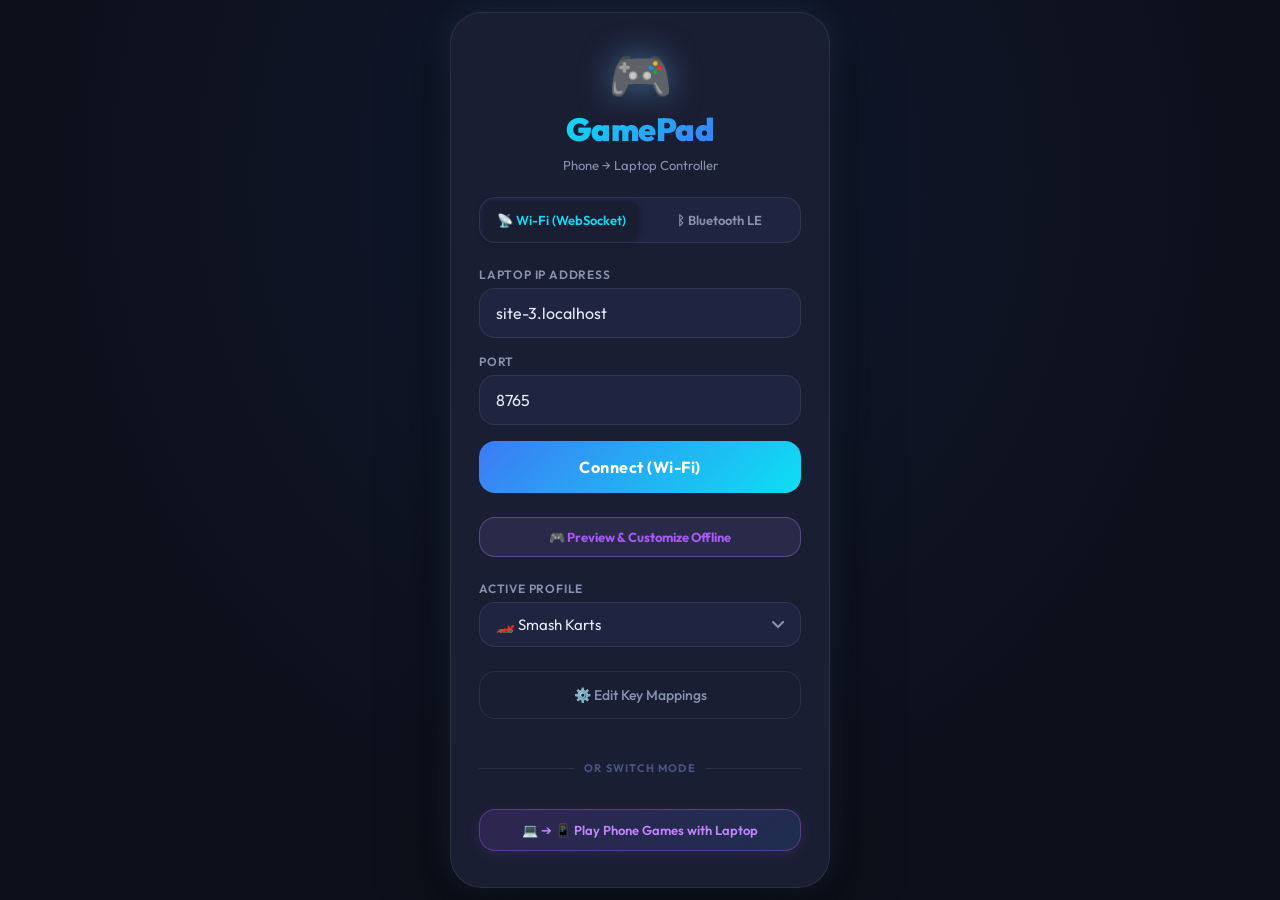
==== commit 184ed01f: "feat: add Laptop-to-Phone Reverse Controller with drag-and-drop keymapper and ADB touch bridge" ====
--- a/mobile/index.html
+++ b/mobile/index.html
@@ -74,6 +74,14 @@
       <button id="open-mapping-btn" class="btn-secondary">
         ⚙️ Edit Key Mappings
       </button>
+
+      <div class="mode-switch-divider">
+        <span>OR SWITCH MODE</span>
+      </div>
+
+      <a href="/reverse/" class="btn-mode-toggle" id="switch-to-reverse-btn">
+        💻 ➔ 📱 Play Phone Games with Laptop
+      </a>
     </div>
   </div>
 
--- a/mobile/styles.css
+++ b/mobile/styles.css
@@ -1550,6 +1550,49 @@
   .btn-fire   { width: 72px; height: 72px; }
 }
 
+/* ── Mode Switcher ── */
+.mode-switch-divider {
+  display: flex;
+  align-items: center;
+  text-align: center;
+  margin: 18px 0 10px;
+  color: var(--text-muted);
+  font-size: 11px;
+  font-weight: 700;
+  letter-spacing: 0.1em;
+}
+.mode-switch-divider::before,
+.mode-switch-divider::after {
+  content: '';
+  flex: 1;
+  border-bottom: 1px solid var(--border);
+}
+.mode-switch-divider span {
+  padding: 0 10px;
+}
+.btn-mode-toggle {
+  display: block;
+  text-align: center;
+  text-decoration: none;
+  background: linear-gradient(135deg, rgba(168, 85, 247, 0.15), rgba(59, 130, 246, 0.15));
+  border: 1px solid rgba(168, 85, 247, 0.4);
+  color: #c084fc;
+  padding: 12px 14px;
+  border-radius: var(--radius-md);
+  font-size: 13px;
+  font-weight: 600;
+  cursor: pointer;
+  transition: all 0.2s ease;
+  box-shadow: 0 4px 14px rgba(168, 85, 247, 0.1);
+}
+.btn-mode-toggle:hover {
+  background: linear-gradient(135deg, rgba(168, 85, 247, 0.25), rgba(59, 130, 246, 0.25));
+  border-color: #a855f7;
+  color: #fff;
+  transform: translateY(-1px);
+  box-shadow: 0 6px 20px rgba(168, 85, 247, 0.25);
+}
+
 /* Scrollbar */
 ::-webkit-scrollbar { width: 4px; }
 ::-webkit-scrollbar-track { background: transparent; }
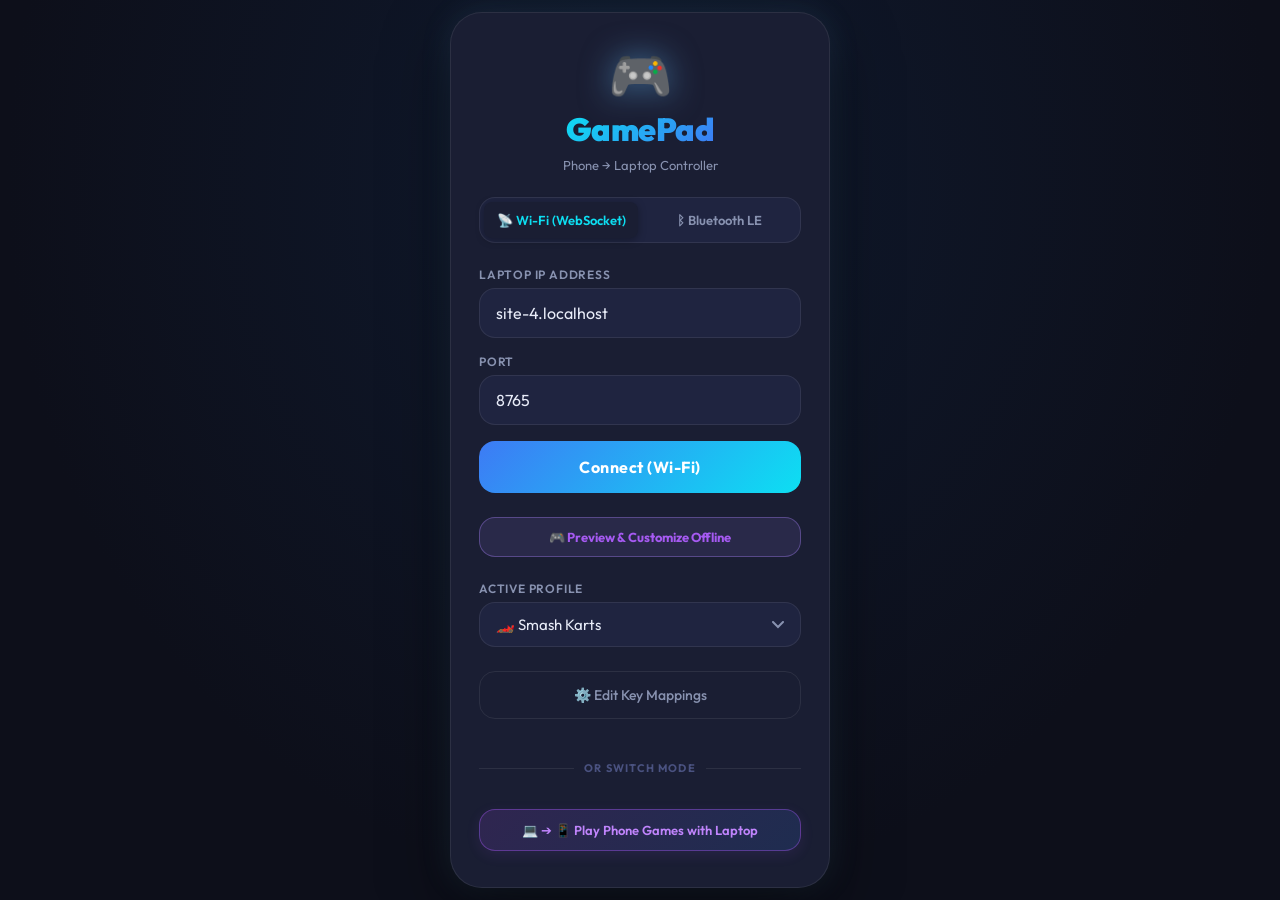
==== commit 2cab0826: "feat(mobile): add Kart Racing controller with 2 pedals and 2 arrows" ====
--- a/mobile/index.html
+++ b/mobile/index.html
@@ -96,6 +96,7 @@
       </div>
       <div class="status-center">
         <select id="layout-select" class="layout-select" title="Switch Controller Interface">
+          <option value="kart" selected>🏎️ Kart (2 Pedals + 2 Arrows)</option>
           <option value="action">🎮 Smash Karts / Action</option>
           <option value="racing">🏎️ Racing Cockpit (Pedals)</option>
           <option value="dpad">🧭 Retro 4-Way D-Pad</option>
@@ -173,9 +174,107 @@
     <div class="controller-area">
 
       <!-- ==============================================
-           LAYOUT 1: SMASH KARTS / ACTION (Default)
+           LAYOUT 0: KART RACING (2 Pedals + 2 Arrows)
+           Authentic Glassmorphic Mobile Kart Controls
            ============================================== -->
-      <div id="layout-action" class="controller-layout active">
+      <div id="layout-kart" class="controller-layout active">
+        <!-- Left Side: Steer Left Arrow + Brake / Reverse Pedal -->
+        <div class="kart-side-zone kart-left-zone hud-custom-zone" data-zone-id="kart-left">
+          <div class="zone-drag-handle">✥ DRAG TO MOVE</div>
+          
+          <!-- Steer Left Arrow Button -->
+          <div class="kart-btn-wrap">
+            <button id="btn-kart-left" class="kart-arrow-btn kart-arrow-left" data-key="A" data-label="STEER LEFT" aria-label="Steer Left">
+              <svg class="kart-chevron" viewBox="0 0 44 44" aria-hidden="true">
+                <path d="M28 8 L14 22 L28 36" fill="none" stroke="currentColor" stroke-width="7" stroke-linecap="round" stroke-linejoin="round"/>
+              </svg>
+            </button>
+          </div>
+
+          <!-- Brake / Reverse Pedal -->
+          <div class="kart-pedal-wrap">
+            <button id="btn-kart-brake" class="kart-pedal-btn kart-pedal-brake" data-key="S" data-label="BRAKE / REVERSE" aria-label="Brake and Reverse Pedal">
+              <div class="kart-pedal-plate">
+                <div class="kart-pedal-dots-grid">
+                  <div class="kart-dots-row">
+                    <span></span><span></span><span></span><span></span><span></span>
+                  </div>
+                  <div class="kart-dots-row">
+                    <span></span><span></span><span></span><span></span><span></span>
+                  </div>
+                </div>
+                <div class="kart-pedal-label">
+                  <span class="kart-pedal-tag">BRAKE</span>
+                </div>
+              </div>
+            </button>
+          </div>
+        </div>
+
+        <!-- Center Spacer for clean road view -->
+        <div class="kart-center-spacer"></div>
+
+        <!-- Upper Right Actions: Item / Fire Button (Spike Ball) & Drift Button -->
+        <div class="kart-actions-zone hud-custom-zone" data-zone-id="kart-actions">
+          <div class="zone-drag-handle">✥ DRAG TO MOVE</div>
+          <button id="btn-kart-fire" class="kart-item-btn" data-key="SPACE" data-label="USE ITEM / FIRE" aria-label="Use Item or Fire Weapon">
+            <div class="kart-item-glow"></div>
+            <div class="kart-item-inner">
+              <svg class="kart-spikes-icon" viewBox="0 0 54 54" fill="none" aria-hidden="true">
+                <!-- Spiked ball weapons cluster matching game screenshot -->
+                <circle cx="27" cy="27" r="11" fill="#1e293b" stroke="#94a3b8" stroke-width="2"/>
+                <path d="M27 7 L27 14 M27 40 L27 47 M7 27 L14 27 M40 27 L47 27 M13 13 L18 18 M36 36 L41 41 M13 41 L18 36 M36 18 L41 13" stroke="#f1f5f9" stroke-width="3" stroke-linecap="round"/>
+                <circle cx="16" cy="16" r="4.5" fill="#334155" stroke="#cbd5e1" stroke-width="1.5"/>
+                <circle cx="38" cy="16" r="4.5" fill="#334155" stroke="#cbd5e1" stroke-width="1.5"/>
+                <circle cx="38" cy="38" r="4.5" fill="#334155" stroke="#cbd5e1" stroke-width="1.5"/>
+                <circle cx="16" cy="38" r="4.5" fill="#334155" stroke="#cbd5e1" stroke-width="1.5"/>
+              </svg>
+            </div>
+            <div class="kart-item-badge">6</div>
+          </button>
+          <button id="btn-kart-drift" class="kart-drift-btn" data-key="SHIFT" data-label="DRIFT" aria-label="Drift Powerslide">
+            <span>💨 DRIFT</span>
+          </button>
+        </div>
+
+        <!-- Right Side: Steer Right Arrow + Gas / Accelerate Pedal -->
+        <div class="kart-side-zone kart-right-zone hud-custom-zone" data-zone-id="kart-right">
+          <div class="zone-drag-handle">✥ DRAG TO MOVE</div>
+
+          <!-- Steer Right Arrow Button -->
+          <div class="kart-btn-wrap">
+            <button id="btn-kart-right" class="kart-arrow-btn kart-arrow-right" data-key="D" data-label="STEER RIGHT" aria-label="Steer Right">
+              <svg class="kart-chevron" viewBox="0 0 44 44" aria-hidden="true">
+                <path d="M16 8 L30 22 L16 36" fill="none" stroke="currentColor" stroke-width="7" stroke-linecap="round" stroke-linejoin="round"/>
+              </svg>
+            </button>
+          </div>
+
+          <!-- Gas / Accelerator Pedal -->
+          <div class="kart-pedal-wrap">
+            <button id="btn-kart-gas" class="kart-pedal-btn kart-pedal-gas" data-key="W" data-label="GAS / ACCEL" aria-label="Gas and Accelerate Pedal">
+              <div class="kart-pedal-plate">
+                <div class="kart-pedal-dots-grid">
+                  <div class="kart-dots-row">
+                    <span></span><span></span><span></span><span></span><span></span>
+                  </div>
+                  <div class="kart-dots-row">
+                    <span></span><span></span><span></span><span></span><span></span>
+                  </div>
+                </div>
+                <div class="kart-pedal-label">
+                  <span class="kart-pedal-tag">GAS</span>
+                </div>
+              </div>
+            </button>
+          </div>
+        </div>
+      </div>
+
+      <!-- ==============================================
+           LAYOUT 1: SMASH KARTS / ACTION
+           ============================================== -->
+      <div id="layout-action" class="controller-layout">
         <!-- Left: Joystick -->
         <div class="joystick-zone hud-custom-zone" data-zone-id="action-left">
           <div class="zone-drag-handle">✥ DRAG TO MOVE</div>
--- a/mobile/styles.css
+++ b/mobile/styles.css
@@ -493,6 +493,328 @@
 @keyframes layout-fade {
   from { opacity: 0; transform: scale(0.98); }
   to   { opacity: 1; transform: scale(1); }
+}
+
+/* ==============================================
+   LAYOUT 0: KART RACING (2 Pedals + 2 Arrows)
+   Authentic Glassmorphic Mobile Kart Controls
+   ============================================== */
+#layout-kart {
+  position: relative;
+  width: 100%;
+  height: 100%;
+  display: none;
+  align-items: flex-end;
+  justify-content: space-between;
+  padding: 6px 12px 8px;
+}
+#layout-kart.active {
+  display: flex;
+}
+
+/* Side Zones (Left & Right columns) */
+.kart-side-zone {
+  display: flex;
+  flex-direction: column;
+  align-items: center;
+  justify-content: flex-end;
+  gap: 12px;
+  position: relative;
+  z-index: 10;
+}
+.kart-left-zone {
+  align-items: flex-start;
+}
+.kart-right-zone {
+  align-items: flex-end;
+}
+.kart-center-spacer {
+  flex: 1;
+  min-width: 20px;
+  pointer-events: none;
+}
+
+/* Arrow Buttons Container */
+.kart-btn-wrap {
+  display: flex;
+  align-items: center;
+  justify-content: center;
+}
+
+/* Translucent Glassmorphic Arrow Button */
+.kart-arrow-btn {
+  width: clamp(124px, 17vw, 158px);
+  height: clamp(74px, 12.5vh, 94px);
+  border-radius: 26px;
+  background: rgba(255, 255, 255, 0.22);
+  backdrop-filter: blur(14px);
+  -webkit-backdrop-filter: blur(14px);
+  border: 2.5px solid rgba(255, 255, 255, 0.42);
+  box-shadow:
+    0 12px 30px rgba(0, 0, 0, 0.35),
+    inset 0 2px 4px rgba(255, 255, 255, 0.65),
+    inset 0 -2px 6px rgba(0, 0, 0, 0.15);
+  display: flex;
+  align-items: center;
+  justify-content: center;
+  cursor: pointer;
+  touch-action: none;
+  position: relative;
+  overflow: hidden;
+  color: rgba(255, 255, 255, 0.95);
+  transition: transform 0.08s ease, background 0.08s ease, border-color 0.08s ease, box-shadow 0.08s ease;
+}
+
+/* Glossy glass reflection shine */
+.kart-arrow-btn::before,
+.kart-pedal-btn::before {
+  content: '';
+  position: absolute;
+  top: 0;
+  left: 0;
+  right: 0;
+  height: 48%;
+  background: linear-gradient(180deg, rgba(255, 255, 255, 0.28) 0%, rgba(255, 255, 255, 0.02) 100%);
+  border-radius: inherit;
+  pointer-events: none;
+}
+
+.kart-arrow-btn:active,
+.kart-arrow-btn.pressed {
+  transform: scale(0.93);
+  background: rgba(255, 255, 255, 0.42);
+  border-color: rgba(255, 255, 255, 0.88);
+  box-shadow:
+    0 0 25px rgba(255, 255, 255, 0.6),
+    inset 0 2px 8px rgba(255, 255, 255, 0.75);
+}
+
+/* Chunky Chevron Arrows */
+.kart-chevron {
+  width: 46px;
+  height: 46px;
+  filter: drop-shadow(0 2px 5px rgba(0, 0, 0, 0.35));
+  pointer-events: none;
+  transition: transform 0.08s ease;
+}
+.kart-arrow-btn:active .kart-chevron,
+.kart-arrow-btn.pressed .kart-chevron {
+  transform: scale(1.05);
+}
+
+/* Pedal Wrap */
+.kart-pedal-wrap {
+  display: flex;
+  align-items: center;
+  justify-content: center;
+}
+
+/* Translucent Glassmorphic Racing Pedal */
+.kart-pedal-btn {
+  width: clamp(116px, 16vw, 146px);
+  height: clamp(66px, 11vh, 84px);
+  border-radius: 18px;
+  background: rgba(255, 255, 255, 0.2);
+  backdrop-filter: blur(14px);
+  -webkit-backdrop-filter: blur(14px);
+  border: 2.5px solid rgba(255, 255, 255, 0.4);
+  box-shadow:
+    0 10px 24px rgba(0, 0, 0, 0.35),
+    inset 0 2px 3px rgba(255, 255, 255, 0.55),
+    inset 0 -3px 6px rgba(0, 0, 0, 0.25);
+  display: flex;
+  flex-direction: column;
+  align-items: center;
+  justify-content: center;
+  padding: 8px 10px 6px;
+  cursor: pointer;
+  touch-action: none;
+  position: relative;
+  overflow: hidden;
+  transition: transform 0.08s ease, background 0.08s ease, border-color 0.08s ease, box-shadow 0.08s ease;
+}
+
+.kart-pedal-plate {
+  display: flex;
+  flex-direction: column;
+  align-items: center;
+  justify-content: center;
+  width: 100%;
+}
+
+/* 2 Rows of Grip Perforations */
+.kart-pedal-dots-grid {
+  display: flex;
+  flex-direction: column;
+  gap: 7px;
+  align-items: center;
+  justify-content: center;
+  margin-bottom: 2px;
+}
+.kart-dots-row {
+  display: flex;
+  gap: 9px;
+  align-items: center;
+  justify-content: center;
+}
+.kart-dots-row span {
+  width: 10px;
+  height: 10px;
+  border-radius: 50%;
+  background: rgba(0, 0, 0, 0.32);
+  box-shadow:
+    inset 0 2px 3px rgba(0, 0, 0, 0.7),
+    0 1px 1px rgba(255, 255, 255, 0.35);
+  pointer-events: none;
+  display: inline-block;
+}
+
+/* Pedal Label Tag */
+.kart-pedal-label {
+  display: flex;
+  align-items: center;
+  justify-content: center;
+  margin-top: 3px;
+}
+.kart-pedal-tag {
+  font-size: 10px;
+  font-weight: 900;
+  letter-spacing: 1.5px;
+  color: rgba(255, 255, 255, 0.85);
+  text-transform: uppercase;
+  text-shadow: 0 1px 3px rgba(0, 0, 0, 0.6);
+  pointer-events: none;
+}
+
+/* Brake Pedal Active / Pressed */
+.kart-pedal-brake:active,
+.kart-pedal-brake.pressed {
+  transform: perspective(300px) rotateX(12deg) scale(0.93);
+  background: rgba(245, 101, 101, 0.35);
+  border-color: rgba(252, 129, 129, 0.85);
+  box-shadow:
+    0 0 24px rgba(229, 62, 62, 0.55),
+    inset 0 2px 8px rgba(255, 255, 255, 0.7);
+}
+.kart-pedal-brake:active .kart-pedal-tag,
+.kart-pedal-brake.pressed .kart-pedal-tag {
+  color: #fed7d7;
+}
+
+/* Gas Pedal Active / Pressed */
+.kart-pedal-gas:active,
+.kart-pedal-gas.pressed {
+  transform: perspective(300px) rotateX(12deg) scale(0.93);
+  background: rgba(72, 187, 120, 0.35);
+  border-color: rgba(104, 211, 145, 0.85);
+  box-shadow:
+    0 0 24px rgba(72, 187, 120, 0.55),
+    inset 0 2px 8px rgba(255, 255, 255, 0.7);
+}
+.kart-pedal-gas:active .kart-pedal-tag,
+.kart-pedal-gas.pressed .kart-pedal-tag {
+  color: #c6f6d5;
+}
+
+/* Upper Right Actions (Item / Fire Weapon & Drift Powerslide) */
+.kart-actions-zone {
+  position: absolute;
+  top: 8px;
+  right: 20px;
+  display: flex;
+  flex-direction: column;
+  align-items: center;
+  gap: 8px;
+  z-index: 20;
+}
+
+/* Circular Spike-Ball Item / Fire Button */
+.kart-item-btn {
+  position: relative;
+  width: clamp(72px, 11vw, 86px);
+  height: clamp(72px, 11vw, 86px);
+  border-radius: 50%;
+  background: radial-gradient(circle at 35% 35%, rgba(66, 153, 225, 0.65), rgba(43, 108, 176, 0.45));
+  border: 3px solid rgba(144, 205, 244, 0.8);
+  backdrop-filter: blur(12px);
+  -webkit-backdrop-filter: blur(12px);
+  box-shadow:
+    0 10px 24px rgba(0, 0, 0, 0.4),
+    0 0 22px rgba(66, 153, 225, 0.45),
+    inset 0 2px 5px rgba(255, 255, 255, 0.6);
+  display: flex;
+  align-items: center;
+  justify-content: center;
+  cursor: pointer;
+  touch-action: none;
+  transition: transform 0.08s ease, box-shadow 0.08s ease;
+}
+.kart-item-inner {
+  display: flex;
+  align-items: center;
+  justify-content: center;
+  pointer-events: none;
+}
+.kart-spikes-icon {
+  width: 50px;
+  height: 50px;
+  filter: drop-shadow(0 2px 4px rgba(0, 0, 0, 0.5));
+}
+.kart-item-btn:active,
+.kart-item-btn.pressed {
+  transform: scale(0.92);
+  box-shadow:
+    0 0 30px rgba(66, 153, 225, 0.75),
+    inset 0 2px 8px rgba(255, 255, 255, 0.8);
+}
+.kart-item-btn:active .kart-spikes-icon,
+.kart-item-btn.pressed .kart-spikes-icon {
+  transform: rotate(20deg) scale(1.1);
+  transition: transform 0.08s ease;
+}
+
+/* Item Counter Badge ("6") */
+.kart-item-badge {
+  position: absolute;
+  bottom: -2px;
+  left: -2px;
+  width: 26px;
+  height: 26px;
+  border-radius: 50%;
+  background: #3182ce;
+  color: #fff;
+  font-size: 13px;
+  font-weight: 900;
+  display: flex;
+  align-items: center;
+  justify-content: center;
+  border: 2px solid #ffffff;
+  box-shadow: 0 2px 6px rgba(0, 0, 0, 0.4);
+  pointer-events: none;
+}
+
+/* Sleek Drift Pill Button */
+.kart-drift-btn {
+  padding: 6px 14px;
+  border-radius: var(--radius-full);
+  background: rgba(159, 122, 234, 0.3);
+  border: 1.5px solid rgba(183, 148, 244, 0.6);
+  backdrop-filter: blur(10px);
+  -webkit-backdrop-filter: blur(10px);
+  color: #e9d8fd;
+  font-size: 11px;
+  font-weight: 800;
+  letter-spacing: 0.5px;
+  cursor: pointer;
+  touch-action: none;
+  box-shadow: 0 4px 12px rgba(0, 0, 0, 0.3);
+  transition: transform 0.08s ease, background 0.08s ease, box-shadow 0.08s ease;
+}
+.kart-drift-btn:active,
+.kart-drift-btn.pressed {
+  transform: scale(0.92);
+  background: rgba(159, 122, 234, 0.55);
+  box-shadow: 0 0 16px rgba(159, 122, 234, 0.6);
 }
 
 /* ── Joystick ── */
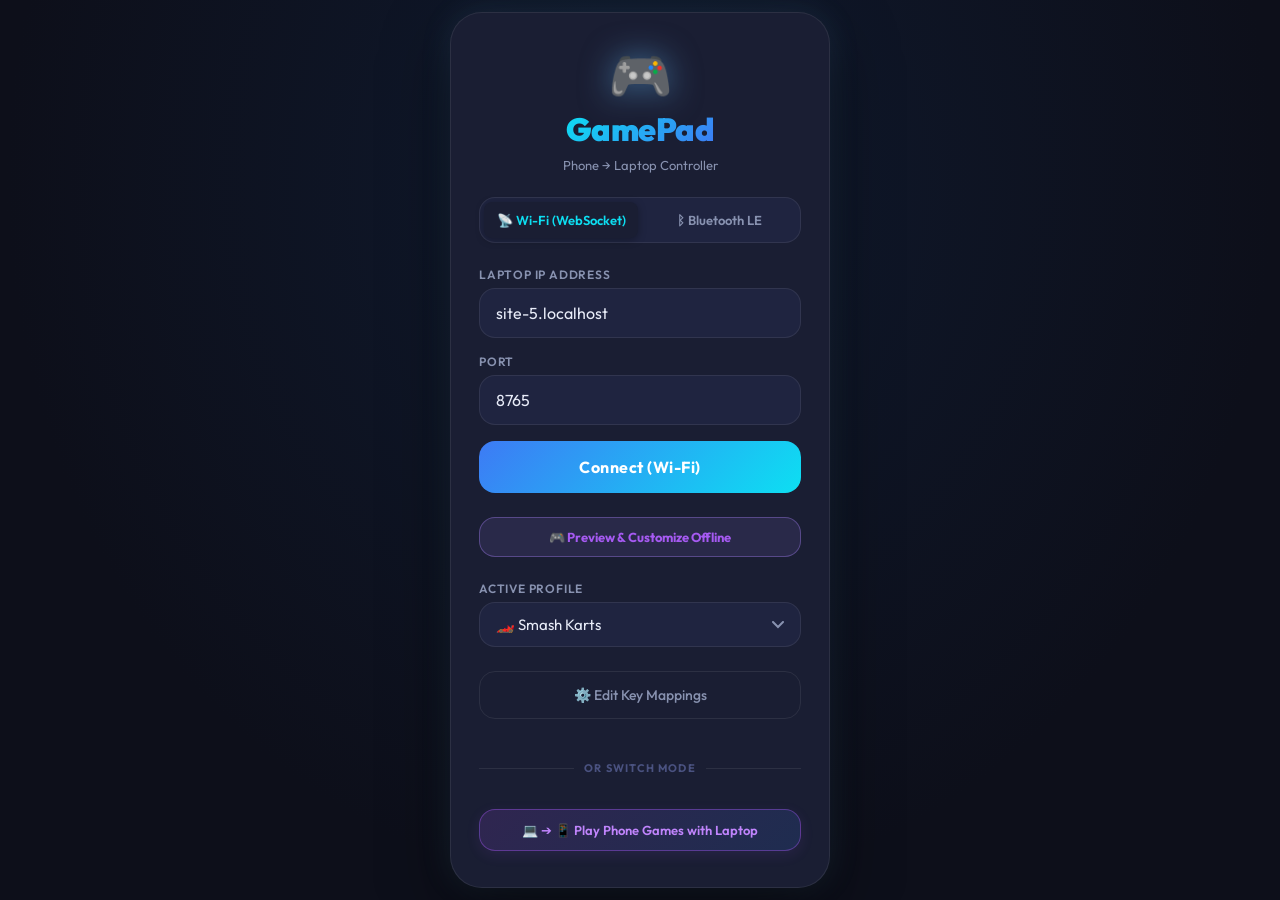
==== commit c61e2543: "feat(mobile): enforce exactly 4 kart controls with authentic landscape layout" ====
--- a/mobile/index.html
+++ b/mobile/index.html
@@ -96,7 +96,7 @@
       </div>
       <div class="status-center">
         <select id="layout-select" class="layout-select" title="Switch Controller Interface">
-          <option value="kart" selected>🏎️ Kart (2 Pedals + 2 Arrows)</option>
+          <option value="kart" selected>🏎️ Horizontal Kart (4 Controls: 2 Arrows + 2 Pedals)</option>
           <option value="action">🎮 Smash Karts / Action</option>
           <option value="racing">🏎️ Racing Cockpit (Pedals)</option>
           <option value="dpad">🧭 Retro 4-Way D-Pad</option>
@@ -106,9 +106,18 @@
       </div>
       <div class="status-right">
         <span id="latency-display" class="latency">-- ms</span>
+        <button id="fullscreen-btn" class="icon-btn" title="Toggle Fullscreen Landscape">⛶</button>
         <button id="disconnect-btn" class="icon-btn" title="Disconnect">⏏</button>
         <button id="settings-btn" class="icon-btn" title="Settings">⚙</button>
       </div>
+    </div>
+
+    <!-- Horizontal / Landscape Mode Helper Banner -->
+    <div id="landscape-hint-banner" class="landscape-hint-banner hidden">
+      <span class="hint-icon">📱</span>
+      <span class="hint-text">Rotate phone horizontally for the 4-control Kart layout</span>
+      <button id="banner-fullscreen-btn" class="hint-btn">⛶ Fullscreen Landscape</button>
+      <button id="banner-close-btn" class="hint-close" title="Dismiss">×</button>
     </div>
 
     <!-- Active Keys Display & Assists HUD -->
@@ -174,98 +183,119 @@
     <div class="controller-area">
 
       <!-- ==============================================
-           LAYOUT 0: KART RACING (2 Pedals + 2 Arrows)
+           LAYOUT 0: HORIZONTAL KART (ONLY 4 CONTROLS)
+           - 2 Direction Chevrons (Steer Left, Steer Right)
+           - 2 Slanted Perforated Pedals (1 Brake, 1 Accel)
            Authentic Glassmorphic Mobile Kart Controls
            ============================================== -->
       <div id="layout-kart" class="controller-layout active">
-        <!-- Left Side: Steer Left Arrow + Brake / Reverse Pedal -->
+        <!-- Left Side: Steer Left Arrow + Brake Pedal -->
         <div class="kart-side-zone kart-left-zone hud-custom-zone" data-zone-id="kart-left">
           <div class="zone-drag-handle">✥ DRAG TO MOVE</div>
           
-          <!-- Steer Left Arrow Button -->
+          <!-- Steer Left Pointed Arrow Button -->
           <div class="kart-btn-wrap">
             <button id="btn-kart-left" class="kart-arrow-btn kart-arrow-left" data-key="A" data-label="STEER LEFT" aria-label="Steer Left">
-              <svg class="kart-chevron" viewBox="0 0 44 44" aria-hidden="true">
-                <path d="M28 8 L14 22 L28 36" fill="none" stroke="currentColor" stroke-width="7" stroke-linecap="round" stroke-linejoin="round"/>
+              <svg viewBox="0 0 160 110" class="kart-svg-shape" preserveAspectRatio="none">
+                <path class="kart-glass-plate" d="
+                  M 55 8
+                  C 42 18, 18 42, 11 48
+                  C 6 52, 6 58, 11 62
+                  C 18 68, 42 92, 55 102
+                  C 62 107, 70 106, 76 106
+                  L 136 106
+                  C 148 106, 155 99, 155 87
+                  L 155 23
+                  C 155 11, 148 4, 136 4
+                  L 76 4
+                  C 70 4, 62 3, 55 8
+                  Z" />
+                <path class="kart-chevron-icon" d="M 88 28 L 50 55 L 88 82" />
               </svg>
             </button>
           </div>
 
-          <!-- Brake / Reverse Pedal -->
+          <!-- Slanted Brake Pedal (4+3 Dots Grid) -->
           <div class="kart-pedal-wrap">
             <button id="btn-kart-brake" class="kart-pedal-btn kart-pedal-brake" data-key="S" data-label="BRAKE / REVERSE" aria-label="Brake and Reverse Pedal">
-              <div class="kart-pedal-plate">
-                <div class="kart-pedal-dots-grid">
-                  <div class="kart-dots-row">
-                    <span></span><span></span><span></span><span></span><span></span>
-                  </div>
-                  <div class="kart-dots-row">
-                    <span></span><span></span><span></span><span></span><span></span>
-                  </div>
-                </div>
-                <div class="kart-pedal-label">
-                  <span class="kart-pedal-tag">BRAKE</span>
-                </div>
-              </div>
-            </button>
-          </div>
-        </div>
-
-        <!-- Center Spacer for clean road view -->
+              <svg viewBox="0 0 150 85" class="kart-svg-shape" preserveAspectRatio="none">
+                <path class="kart-glass-plate" d="
+                  M 16 6
+                  C 8 6, 4 10, 5 18
+                  L 9 67
+                  C 10 75, 16 80, 24 80
+                  L 102 80
+                  C 110 80, 116 75, 119 67
+                  L 138 20
+                  C 142 11, 138 6, 128 6
+                  Z" />
+                <!-- 4 dots top row -->
+                <circle class="kart-pedal-dot" cx="28" cy="28" r="7.5" />
+                <circle class="kart-pedal-dot" cx="54" cy="28" r="7.5" />
+                <circle class="kart-pedal-dot" cx="80" cy="28" r="7.5" />
+                <circle class="kart-pedal-dot" cx="106" cy="28" r="7.5" />
+                <!-- 3 dots bottom row -->
+                <circle class="kart-pedal-dot" cx="32" cy="58" r="7.5" />
+                <circle class="kart-pedal-dot" cx="58" cy="58" r="7.5" />
+                <circle class="kart-pedal-dot" cx="84" cy="58" r="7.5" />
+              </svg>
+            </button>
+          </div>
+        </div>
+
+        <!-- Center Spacer for clean open horizontal road view -->
         <div class="kart-center-spacer"></div>
 
-        <!-- Upper Right Actions: Item / Fire Button (Spike Ball) & Drift Button -->
-        <div class="kart-actions-zone hud-custom-zone" data-zone-id="kart-actions">
-          <div class="zone-drag-handle">✥ DRAG TO MOVE</div>
-          <button id="btn-kart-fire" class="kart-item-btn" data-key="SPACE" data-label="USE ITEM / FIRE" aria-label="Use Item or Fire Weapon">
-            <div class="kart-item-glow"></div>
-            <div class="kart-item-inner">
-              <svg class="kart-spikes-icon" viewBox="0 0 54 54" fill="none" aria-hidden="true">
-                <!-- Spiked ball weapons cluster matching game screenshot -->
-                <circle cx="27" cy="27" r="11" fill="#1e293b" stroke="#94a3b8" stroke-width="2"/>
-                <path d="M27 7 L27 14 M27 40 L27 47 M7 27 L14 27 M40 27 L47 27 M13 13 L18 18 M36 36 L41 41 M13 41 L18 36 M36 18 L41 13" stroke="#f1f5f9" stroke-width="3" stroke-linecap="round"/>
-                <circle cx="16" cy="16" r="4.5" fill="#334155" stroke="#cbd5e1" stroke-width="1.5"/>
-                <circle cx="38" cy="16" r="4.5" fill="#334155" stroke="#cbd5e1" stroke-width="1.5"/>
-                <circle cx="38" cy="38" r="4.5" fill="#334155" stroke="#cbd5e1" stroke-width="1.5"/>
-                <circle cx="16" cy="38" r="4.5" fill="#334155" stroke="#cbd5e1" stroke-width="1.5"/>
-              </svg>
-            </div>
-            <div class="kart-item-badge">6</div>
-          </button>
-          <button id="btn-kart-drift" class="kart-drift-btn" data-key="SHIFT" data-label="DRIFT" aria-label="Drift Powerslide">
-            <span>💨 DRIFT</span>
-          </button>
-        </div>
-
-        <!-- Right Side: Steer Right Arrow + Gas / Accelerate Pedal -->
+        <!-- Right Side: Steer Right Arrow + Gas / Accel Pedal -->
         <div class="kart-side-zone kart-right-zone hud-custom-zone" data-zone-id="kart-right">
           <div class="zone-drag-handle">✥ DRAG TO MOVE</div>
 
-          <!-- Steer Right Arrow Button -->
+          <!-- Steer Right Pointed Arrow Button -->
           <div class="kart-btn-wrap">
             <button id="btn-kart-right" class="kart-arrow-btn kart-arrow-right" data-key="D" data-label="STEER RIGHT" aria-label="Steer Right">
-              <svg class="kart-chevron" viewBox="0 0 44 44" aria-hidden="true">
-                <path d="M16 8 L30 22 L16 36" fill="none" stroke="currentColor" stroke-width="7" stroke-linecap="round" stroke-linejoin="round"/>
+              <svg viewBox="0 0 160 110" class="kart-svg-shape" preserveAspectRatio="none">
+                <path class="kart-glass-plate" d="
+                  M 105 8
+                  C 118 18, 142 42, 149 48
+                  C 154 52, 154 58, 149 62
+                  C 142 68, 118 92, 105 102
+                  C 98 107, 90 106, 84 106
+                  L 24 106
+                  C 12 106, 5 99, 5 87
+                  L 5 23
+                  C 5 11, 12 4, 24 4
+                  L 84 4
+                  C 90 4, 98 3, 105 8
+                  Z" />
+                <path class="kart-chevron-icon" d="M 72 28 L 110 55 L 72 82" />
               </svg>
             </button>
           </div>
 
-          <!-- Gas / Accelerator Pedal -->
+          <!-- Slanted Gas / Accel Pedal (4+3 Dots Grid) -->
           <div class="kart-pedal-wrap">
             <button id="btn-kart-gas" class="kart-pedal-btn kart-pedal-gas" data-key="W" data-label="GAS / ACCEL" aria-label="Gas and Accelerate Pedal">
-              <div class="kart-pedal-plate">
-                <div class="kart-pedal-dots-grid">
-                  <div class="kart-dots-row">
-                    <span></span><span></span><span></span><span></span><span></span>
-                  </div>
-                  <div class="kart-dots-row">
-                    <span></span><span></span><span></span><span></span><span></span>
-                  </div>
-                </div>
-                <div class="kart-pedal-label">
-                  <span class="kart-pedal-tag">GAS</span>
-                </div>
-              </div>
+              <svg viewBox="0 0 150 85" class="kart-svg-shape" preserveAspectRatio="none">
+                <path class="kart-glass-plate" d="
+                  M 22 6
+                  C 12 6, 8 11, 12 20
+                  L 31 67
+                  C 34 75, 40 80, 48 80
+                  L 126 80
+                  C 134 80, 140 75, 141 67
+                  L 145 18
+                  C 146 10, 142 6, 134 6
+                  Z" />
+                <!-- 4 dots top row -->
+                <circle class="kart-pedal-dot" cx="44" cy="28" r="7.5" />
+                <circle class="kart-pedal-dot" cx="70" cy="28" r="7.5" />
+                <circle class="kart-pedal-dot" cx="96" cy="28" r="7.5" />
+                <circle class="kart-pedal-dot" cx="122" cy="28" r="7.5" />
+                <!-- 3 dots bottom row -->
+                <circle class="kart-pedal-dot" cx="66" cy="58" r="7.5" />
+                <circle class="kart-pedal-dot" cx="92" cy="58" r="7.5" />
+                <circle class="kart-pedal-dot" cx="118" cy="58" r="7.5" />
+              </svg>
             </button>
           </div>
         </div>
--- a/mobile/styles.css
+++ b/mobile/styles.css
@@ -496,8 +496,10 @@
 }
 
 /* ==============================================
-   LAYOUT 0: KART RACING (2 Pedals + 2 Arrows)
-   Authentic Glassmorphic Mobile Kart Controls
+   LAYOUT 0: HORIZONTAL KART (ONLY 4 CONTROLS)
+   2 Directions (Steer Left, Steer Right) +
+   2 Pedals (1 Brake, 1 Accel)
+   Pixel-perfect authentic mobile kart glassmorphism
    ============================================== */
 #layout-kart {
   position: relative;
@@ -506,7 +508,8 @@
   display: none;
   align-items: flex-end;
   justify-content: space-between;
-  padding: 6px 12px 8px;
+  padding: 4px 18px 12px;
+  box-sizing: border-box;
 }
 #layout-kart.active {
   display: flex;
@@ -516,11 +519,11 @@
 .kart-side-zone {
   display: flex;
   flex-direction: column;
-  align-items: center;
   justify-content: flex-end;
   gap: 12px;
   position: relative;
   z-index: 10;
+  flex: 0 0 auto;
 }
 .kart-left-zone {
   align-items: flex-start;
@@ -528,293 +531,212 @@
 .kart-right-zone {
   align-items: flex-end;
 }
+
+/* Center Spacer for completely unobstructed horizontal view */
 .kart-center-spacer {
   flex: 1;
   min-width: 20px;
   pointer-events: none;
 }
 
-/* Arrow Buttons Container */
-.kart-btn-wrap {
+/* Wrappers for buttons */
+.kart-btn-wrap,
+.kart-pedal-wrap {
   display: flex;
   align-items: center;
   justify-content: center;
 }
 
-/* Translucent Glassmorphic Arrow Button */
+/* Touch Button Base */
+.kart-arrow-btn,
+.kart-pedal-btn {
+  background: transparent;
+  border: none;
+  padding: 0;
+  margin: 0;
+  cursor: pointer;
+  touch-action: none;
+  -webkit-tap-highlight-color: transparent;
+  user-select: none;
+  -webkit-user-select: none;
+  position: relative;
+  display: block;
+}
+
+/* Responsive Sizing */
 .kart-arrow-btn {
-  width: clamp(124px, 17vw, 158px);
-  height: clamp(74px, 12.5vh, 94px);
-  border-radius: 26px;
-  background: rgba(255, 255, 255, 0.22);
+  width: clamp(124px, 17vw, 168px);
+  height: clamp(74px, 13vh, 102px);
+}
+.kart-pedal-btn {
+  width: clamp(114px, 15.5vw, 150px);
+  height: clamp(62px, 11vh, 84px);
+}
+
+/* SVG Rendering */
+.kart-svg-shape {
+  width: 100%;
+  height: 100%;
+  display: block;
+  overflow: visible;
+  filter: drop-shadow(0 8px 22px rgba(0, 0, 0, 0.42));
+  transition: transform 0.08s ease, filter 0.08s ease;
+}
+
+/* Translucent Glass Plate */
+.kart-glass-plate {
+  fill: rgba(255, 255, 255, 0.22);
+  stroke: rgba(255, 255, 255, 0.45);
+  stroke-width: 2.5px;
   backdrop-filter: blur(14px);
   -webkit-backdrop-filter: blur(14px);
-  border: 2.5px solid rgba(255, 255, 255, 0.42);
-  box-shadow:
-    0 12px 30px rgba(0, 0, 0, 0.35),
-    inset 0 2px 4px rgba(255, 255, 255, 0.65),
-    inset 0 -2px 6px rgba(0, 0, 0, 0.15);
-  display: flex;
-  align-items: center;
-  justify-content: center;
-  cursor: pointer;
-  touch-action: none;
-  position: relative;
-  overflow: hidden;
-  color: rgba(255, 255, 255, 0.95);
-  transition: transform 0.08s ease, background 0.08s ease, border-color 0.08s ease, box-shadow 0.08s ease;
-}
-
-/* Glossy glass reflection shine */
-.kart-arrow-btn::before,
-.kart-pedal-btn::before {
-  content: '';
-  position: absolute;
-  top: 0;
-  left: 0;
-  right: 0;
-  height: 48%;
-  background: linear-gradient(180deg, rgba(255, 255, 255, 0.28) 0%, rgba(255, 255, 255, 0.02) 100%);
-  border-radius: inherit;
-  pointer-events: none;
-}
-
-.kart-arrow-btn:active,
-.kart-arrow-btn.pressed {
+  transition: fill 0.08s ease, stroke 0.08s ease;
+}
+
+/* Chunky Rounded Chevrons */
+.kart-chevron-icon {
+  fill: none;
+  stroke: rgba(255, 255, 255, 0.95);
+  stroke-width: 20px;
+  stroke-linecap: round;
+  stroke-linejoin: round;
+  filter: drop-shadow(0 2px 4px rgba(0, 0, 0, 0.35));
+  transition: transform 0.08s ease, stroke 0.08s ease;
+}
+
+/* Pedal Grip Perforation Dots */
+.kart-pedal-dot {
+  fill: rgba(0, 0, 0, 0.38);
+  stroke: rgba(255, 255, 255, 0.22);
+  stroke-width: 1.2px;
+}
+
+/* Pressed / Active States */
+.kart-arrow-btn:active .kart-svg-shape,
+.kart-arrow-btn.pressed .kart-svg-shape {
   transform: scale(0.93);
-  background: rgba(255, 255, 255, 0.42);
-  border-color: rgba(255, 255, 255, 0.88);
-  box-shadow:
-    0 0 25px rgba(255, 255, 255, 0.6),
-    inset 0 2px 8px rgba(255, 255, 255, 0.75);
-}
-
-/* Chunky Chevron Arrows */
-.kart-chevron {
-  width: 46px;
-  height: 46px;
-  filter: drop-shadow(0 2px 5px rgba(0, 0, 0, 0.35));
-  pointer-events: none;
-  transition: transform 0.08s ease;
-}
-.kart-arrow-btn:active .kart-chevron,
-.kart-arrow-btn.pressed .kart-chevron {
-  transform: scale(1.05);
-}
-
-/* Pedal Wrap */
-.kart-pedal-wrap {
-  display: flex;
-  align-items: center;
-  justify-content: center;
-}
-
-/* Translucent Glassmorphic Racing Pedal */
-.kart-pedal-btn {
-  width: clamp(116px, 16vw, 146px);
-  height: clamp(66px, 11vh, 84px);
-  border-radius: 18px;
-  background: rgba(255, 255, 255, 0.2);
-  backdrop-filter: blur(14px);
-  -webkit-backdrop-filter: blur(14px);
-  border: 2.5px solid rgba(255, 255, 255, 0.4);
-  box-shadow:
-    0 10px 24px rgba(0, 0, 0, 0.35),
-    inset 0 2px 3px rgba(255, 255, 255, 0.55),
-    inset 0 -3px 6px rgba(0, 0, 0, 0.25);
-  display: flex;
-  flex-direction: column;
-  align-items: center;
-  justify-content: center;
-  padding: 8px 10px 6px;
-  cursor: pointer;
-  touch-action: none;
-  position: relative;
-  overflow: hidden;
-  transition: transform 0.08s ease, background 0.08s ease, border-color 0.08s ease, box-shadow 0.08s ease;
-}
-
-.kart-pedal-plate {
-  display: flex;
-  flex-direction: column;
-  align-items: center;
-  justify-content: center;
-  width: 100%;
-}
-
-/* 2 Rows of Grip Perforations */
-.kart-pedal-dots-grid {
-  display: flex;
-  flex-direction: column;
-  gap: 7px;
-  align-items: center;
-  justify-content: center;
-  margin-bottom: 2px;
-}
-.kart-dots-row {
-  display: flex;
-  gap: 9px;
-  align-items: center;
-  justify-content: center;
-}
-.kart-dots-row span {
-  width: 10px;
-  height: 10px;
-  border-radius: 50%;
-  background: rgba(0, 0, 0, 0.32);
-  box-shadow:
-    inset 0 2px 3px rgba(0, 0, 0, 0.7),
-    0 1px 1px rgba(255, 255, 255, 0.35);
-  pointer-events: none;
-  display: inline-block;
-}
-
-/* Pedal Label Tag */
-.kart-pedal-label {
-  display: flex;
-  align-items: center;
-  justify-content: center;
-  margin-top: 3px;
-}
-.kart-pedal-tag {
-  font-size: 10px;
-  font-weight: 900;
-  letter-spacing: 1.5px;
-  color: rgba(255, 255, 255, 0.85);
-  text-transform: uppercase;
-  text-shadow: 0 1px 3px rgba(0, 0, 0, 0.6);
-  pointer-events: none;
-}
-
-/* Brake Pedal Active / Pressed */
-.kart-pedal-brake:active,
-.kart-pedal-brake.pressed {
-  transform: perspective(300px) rotateX(12deg) scale(0.93);
-  background: rgba(245, 101, 101, 0.35);
-  border-color: rgba(252, 129, 129, 0.85);
-  box-shadow:
-    0 0 24px rgba(229, 62, 62, 0.55),
-    inset 0 2px 8px rgba(255, 255, 255, 0.7);
-}
-.kart-pedal-brake:active .kart-pedal-tag,
-.kart-pedal-brake.pressed .kart-pedal-tag {
-  color: #fed7d7;
-}
-
-/* Gas Pedal Active / Pressed */
-.kart-pedal-gas:active,
-.kart-pedal-gas.pressed {
-  transform: perspective(300px) rotateX(12deg) scale(0.93);
-  background: rgba(72, 187, 120, 0.35);
-  border-color: rgba(104, 211, 145, 0.85);
-  box-shadow:
-    0 0 24px rgba(72, 187, 120, 0.55),
-    inset 0 2px 8px rgba(255, 255, 255, 0.7);
-}
-.kart-pedal-gas:active .kart-pedal-tag,
-.kart-pedal-gas.pressed .kart-pedal-tag {
-  color: #c6f6d5;
-}
-
-/* Upper Right Actions (Item / Fire Weapon & Drift Powerslide) */
-.kart-actions-zone {
-  position: absolute;
-  top: 8px;
-  right: 20px;
-  display: flex;
-  flex-direction: column;
-  align-items: center;
-  gap: 8px;
-  z-index: 20;
-}
-
-/* Circular Spike-Ball Item / Fire Button */
-.kart-item-btn {
-  position: relative;
-  width: clamp(72px, 11vw, 86px);
-  height: clamp(72px, 11vw, 86px);
-  border-radius: 50%;
-  background: radial-gradient(circle at 35% 35%, rgba(66, 153, 225, 0.65), rgba(43, 108, 176, 0.45));
-  border: 3px solid rgba(144, 205, 244, 0.8);
-  backdrop-filter: blur(12px);
-  -webkit-backdrop-filter: blur(12px);
-  box-shadow:
-    0 10px 24px rgba(0, 0, 0, 0.4),
-    0 0 22px rgba(66, 153, 225, 0.45),
-    inset 0 2px 5px rgba(255, 255, 255, 0.6);
-  display: flex;
-  align-items: center;
-  justify-content: center;
-  cursor: pointer;
-  touch-action: none;
-  transition: transform 0.08s ease, box-shadow 0.08s ease;
-}
-.kart-item-inner {
-  display: flex;
-  align-items: center;
-  justify-content: center;
-  pointer-events: none;
-}
-.kart-spikes-icon {
-  width: 50px;
-  height: 50px;
-  filter: drop-shadow(0 2px 4px rgba(0, 0, 0, 0.5));
-}
-.kart-item-btn:active,
-.kart-item-btn.pressed {
-  transform: scale(0.92);
-  box-shadow:
-    0 0 30px rgba(66, 153, 225, 0.75),
-    inset 0 2px 8px rgba(255, 255, 255, 0.8);
-}
-.kart-item-btn:active .kart-spikes-icon,
-.kart-item-btn.pressed .kart-spikes-icon {
-  transform: rotate(20deg) scale(1.1);
-  transition: transform 0.08s ease;
-}
-
-/* Item Counter Badge ("6") */
-.kart-item-badge {
-  position: absolute;
-  bottom: -2px;
-  left: -2px;
-  width: 26px;
-  height: 26px;
-  border-radius: 50%;
-  background: #3182ce;
-  color: #fff;
-  font-size: 13px;
-  font-weight: 900;
-  display: flex;
-  align-items: center;
-  justify-content: center;
-  border: 2px solid #ffffff;
-  box-shadow: 0 2px 6px rgba(0, 0, 0, 0.4);
-  pointer-events: none;
-}
-
-/* Sleek Drift Pill Button */
-.kart-drift-btn {
-  padding: 6px 14px;
-  border-radius: var(--radius-full);
-  background: rgba(159, 122, 234, 0.3);
-  border: 1.5px solid rgba(183, 148, 244, 0.6);
+  filter: drop-shadow(0 0 20px rgba(255, 255, 255, 0.7)) drop-shadow(0 4px 10px rgba(0, 0, 0, 0.5));
+}
+.kart-arrow-btn:active .kart-glass-plate,
+.kart-arrow-btn.pressed .kart-glass-plate {
+  fill: rgba(255, 255, 255, 0.45);
+  stroke: rgba(255, 255, 255, 0.9);
+}
+
+/* Brake Pressed: Red Glow */
+.kart-pedal-brake:active .kart-svg-shape,
+.kart-pedal-brake.pressed .kart-svg-shape {
+  transform: scale(0.93);
+  filter: drop-shadow(0 0 22px rgba(245, 101, 101, 0.75)) drop-shadow(0 4px 10px rgba(0, 0, 0, 0.5));
+}
+.kart-pedal-brake:active .kart-glass-plate,
+.kart-pedal-brake.pressed .kart-glass-plate {
+  fill: rgba(245, 101, 101, 0.36);
+  stroke: rgba(252, 129, 129, 0.9);
+}
+
+/* Gas / Accel Pressed: Green Glow */
+.kart-pedal-gas:active .kart-svg-shape,
+.kart-pedal-gas.pressed .kart-svg-shape {
+  transform: scale(0.93);
+  filter: drop-shadow(0 0 22px rgba(72, 187, 120, 0.75)) drop-shadow(0 4px 10px rgba(0, 0, 0, 0.5));
+}
+.kart-pedal-gas:active .kart-glass-plate,
+.kart-pedal-gas.pressed .kart-glass-plate {
+  fill: rgba(72, 187, 120, 0.36);
+  stroke: rgba(104, 211, 145, 0.9);
+}
+
+/* Horizontal / Landscape Mode Orientation Banner */
+.landscape-hint-banner {
+  display: flex;
+  align-items: center;
+  justify-content: space-between;
+  gap: 12px;
+  background: linear-gradient(90deg, rgba(37, 99, 235, 0.28), rgba(147, 51, 234, 0.28));
+  border-bottom: 1px solid rgba(168, 85, 247, 0.45);
   backdrop-filter: blur(10px);
   -webkit-backdrop-filter: blur(10px);
-  color: #e9d8fd;
+  padding: 6px 14px;
+  font-size: 12px;
+  font-weight: 600;
+  color: #f1f5f9;
+  z-index: 50;
+  animation: banner-slide 0.25s ease;
+}
+.landscape-hint-banner.hidden {
+  display: none !important;
+}
+@keyframes banner-slide {
+  from { opacity: 0; transform: translateY(-8px); }
+  to   { opacity: 1; transform: translateY(0); }
+}
+.hint-icon {
+  font-size: 14px;
+}
+.hint-text {
+  flex: 1;
+}
+.hint-btn {
+  background: var(--accent-cyan);
+  color: #0b0f19;
+  font-weight: 800;
   font-size: 11px;
-  font-weight: 800;
-  letter-spacing: 0.5px;
-  cursor: pointer;
-  touch-action: none;
-  box-shadow: 0 4px 12px rgba(0, 0, 0, 0.3);
-  transition: transform 0.08s ease, background 0.08s ease, box-shadow 0.08s ease;
-}
-.kart-drift-btn:active,
-.kart-drift-btn.pressed {
-  transform: scale(0.92);
-  background: rgba(159, 122, 234, 0.55);
-  box-shadow: 0 0 16px rgba(159, 122, 234, 0.6);
+  padding: 4px 10px;
+  border-radius: var(--radius-full);
+  border: none;
+  cursor: pointer;
+  white-space: nowrap;
+  transition: transform 0.1s ease, filter 0.1s ease;
+}
+.hint-btn:active {
+  transform: scale(0.95);
+  filter: brightness(1.2);
+}
+.hint-close {
+  background: none;
+  border: none;
+  color: var(--text-muted);
+  font-size: 18px;
+  line-height: 1;
+  cursor: pointer;
+  padding: 0 4px;
+}
+
+/* Horizontal & Landscape Specific Layout Optimizations */
+@media (orientation: landscape), (max-height: 520px) {
+  .status-bar {
+    padding: 3px 14px;
+  }
+  .keys-hud {
+    padding: 2px 10px;
+    gap: 4px;
+  }
+  .key-pill {
+    min-width: 28px;
+    padding: 2px 6px;
+    font-size: 11px;
+  }
+  .controller-area {
+    padding: 4px 16px 4px;
+  }
+  #layout-kart {
+    padding: 2px 18px 4px;
+  }
+  .kart-side-zone {
+    gap: 10px;
+  }
+  .bottom-controls {
+    justify-content: center;
+    max-width: 540px;
+    margin: 0 auto;
+    padding: 2px 8px 6px;
+    gap: 4px;
+  }
+  .util-btn {
+    padding: 4px 8px;
+    font-size: 10px;
+  }
 }
 
 /* ── Joystick ── */
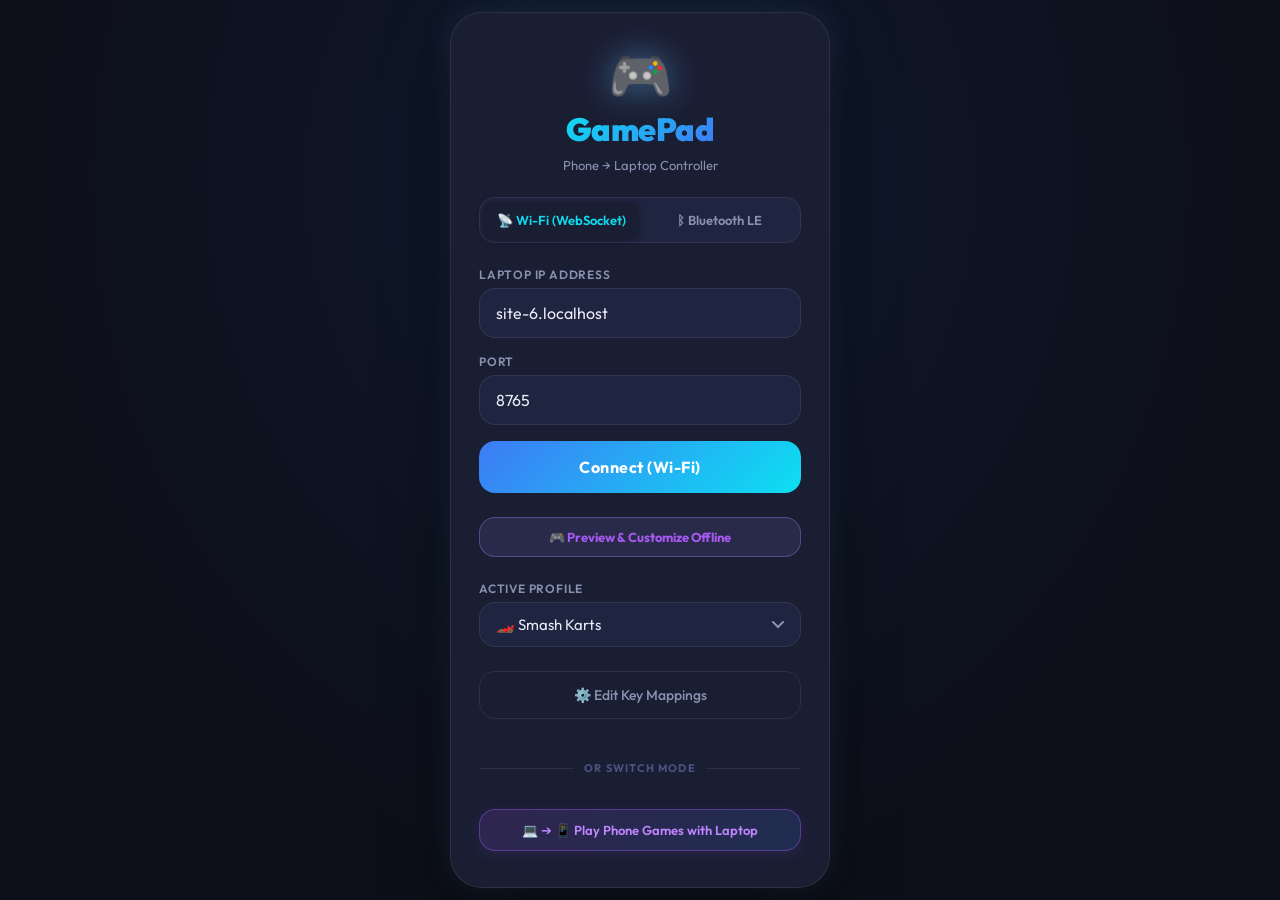
==== commit a40794e8: "feat(mobile): add circular fire weapon button with authentic spiked mine cluster" ====
--- a/mobile/index.html
+++ b/mobile/index.html
@@ -96,7 +96,7 @@
       </div>
       <div class="status-center">
         <select id="layout-select" class="layout-select" title="Switch Controller Interface">
-          <option value="kart" selected>🏎️ Horizontal Kart (4 Controls: 2 Arrows + 2 Pedals)</option>
+          <option value="kart" selected>🏎️ Horizontal Kart (Steer, Pedals & Fire Weapon)</option>
           <option value="action">🎮 Smash Karts / Action</option>
           <option value="racing">🏎️ Racing Cockpit (Pedals)</option>
           <option value="dpad">🧭 Retro 4-Way D-Pad</option>
@@ -246,9 +246,63 @@
         <!-- Center Spacer for clean open horizontal road view -->
         <div class="kart-center-spacer"></div>
 
-        <!-- Right Side: Steer Right Arrow + Gas / Accel Pedal -->
+        <!-- Right Side: Fire Weapon + Steer Right Arrow + Gas / Accel Pedal -->
         <div class="kart-side-zone kart-right-zone hud-custom-zone" data-zone-id="kart-right">
           <div class="zone-drag-handle">✥ DRAG TO MOVE</div>
+
+          <!-- Fire Weapon / Item Button (Spiked Mine Cluster & 6 Badge) -->
+          <div class="kart-fire-wrap">
+            <button id="btn-kart-fire" class="kart-item-btn" data-key="SPACE" data-label="FIRE WEAPON" aria-label="Fire or Use Weapon">
+              <svg class="kart-fire-svg" viewBox="0 0 68 68" fill="none" aria-hidden="true">
+                <g class="spiked-ball" transform="translate(34, 18)">
+                  <circle cx="0" cy="0" r="7.5" fill="#1e293b" stroke="#334155" stroke-width="1.2"/>
+                  <polygon points="0,-12 -2.5,-7 2.5,-7" fill="#e2e8f0"/>
+                  <polygon points="12,0 7,-2.5 7,2.5" fill="#cbd5e1"/>
+                  <polygon points="0,12 -2.5,7 2.5,7" fill="#94a3b8"/>
+                  <polygon points="-12,0 -7,-2.5 -7,2.5" fill="#cbd5e1"/>
+                  <polygon points="8,-8 3.5,-6 6,-3.5" fill="#f1f5f9"/>
+                  <polygon points="-8,-8 -3.5,-6 -6,-3.5" fill="#f1f5f9"/>
+                </g>
+                <g class="spiked-ball" transform="translate(18, 30)">
+                  <circle cx="0" cy="0" r="7.5" fill="#1e293b" stroke="#334155" stroke-width="1.2"/>
+                  <polygon points="0,-12 -2.5,-7 2.5,-7" fill="#e2e8f0"/>
+                  <polygon points="12,0 7,-2.5 7,2.5" fill="#cbd5e1"/>
+                  <polygon points="0,12 -2.5,7 2.5,7" fill="#94a3b8"/>
+                  <polygon points="-12,0 -7,-2.5 -7,2.5" fill="#cbd5e1"/>
+                  <polygon points="8,-8 3.5,-6 6,-3.5" fill="#f1f5f9"/>
+                  <polygon points="-8,-8 -3.5,-6 -6,-3.5" fill="#f1f5f9"/>
+                </g>
+                <g class="spiked-ball" transform="translate(48, 28)">
+                  <circle cx="0" cy="0" r="7.5" fill="#1e293b" stroke="#334155" stroke-width="1.2"/>
+                  <polygon points="0,-12 -2.5,-7 2.5,-7" fill="#e2e8f0"/>
+                  <polygon points="12,0 7,-2.5 7,2.5" fill="#cbd5e1"/>
+                  <polygon points="0,12 -2.5,7 2.5,7" fill="#94a3b8"/>
+                  <polygon points="-12,0 -7,-2.5 -7,2.5" fill="#cbd5e1"/>
+                  <polygon points="8,-8 3.5,-6 6,-3.5" fill="#f1f5f9"/>
+                  <polygon points="-8,-8 -3.5,-6 -6,-3.5" fill="#f1f5f9"/>
+                </g>
+                <g class="spiked-ball" transform="translate(36, 46)">
+                  <circle cx="0" cy="0" r="8" fill="#1e293b" stroke="#334155" stroke-width="1.2"/>
+                  <polygon points="0,-13 -2.8,-7.5 2.8,-7.5" fill="#e2e8f0"/>
+                  <polygon points="13,0 7.5,-2.8 7.5,2.8" fill="#cbd5e1"/>
+                  <polygon points="0,13 -2.8,7.5 2.8,7.5" fill="#94a3b8"/>
+                  <polygon points="-13,0 -7.5,-2.8 -7.5,2.8" fill="#cbd5e1"/>
+                  <polygon points="9,-9 4,-6.5 6.5,-4" fill="#f1f5f9"/>
+                  <polygon points="-9,-9 -4,-6.5 -6.5,-4" fill="#f1f5f9"/>
+                  <polygon points="9,9 4,6.5 6.5,4" fill="#94a3b8"/>
+                  <polygon points="-9,9 -4,6.5 -6.5,4" fill="#94a3b8"/>
+                </g>
+                <g class="spiked-ball" transform="translate(54, 48)">
+                  <circle cx="0" cy="0" r="6" fill="#1e293b" stroke="#334155" stroke-width="1.2"/>
+                  <polygon points="0,-10 -2,-6 2,-6" fill="#e2e8f0"/>
+                  <polygon points="10,0 6,-2 6,2" fill="#cbd5e1"/>
+                  <polygon points="0,10 -2,6 2,6" fill="#94a3b8"/>
+                  <polygon points="-10,0 -6,-2 -6,2" fill="#cbd5e1"/>
+                </g>
+              </svg>
+              <div class="kart-item-badge">6</div>
+            </button>
+          </div>
 
           <!-- Steer Right Pointed Arrow Button -->
           <div class="kart-btn-wrap">
--- a/mobile/styles.css
+++ b/mobile/styles.css
@@ -545,6 +545,80 @@
   display: flex;
   align-items: center;
   justify-content: center;
+}
+
+/* Fire Weapon Wrap */
+.kart-fire-wrap {
+  display: flex;
+  justify-content: flex-start;
+  width: 100%;
+  padding-left: 14px;
+  margin-bottom: -4px;
+  z-index: 15;
+}
+
+/* Circular Spike-Ball Weapon Button */
+.kart-item-btn {
+  position: relative;
+  width: clamp(66px, 9vw, 82px);
+  height: clamp(66px, 9vw, 82px);
+  border-radius: 50%;
+  background: radial-gradient(circle at 35% 35%, rgba(125, 211, 252, 0.65), rgba(30, 64, 175, 0.45));
+  border: 2.5px solid rgba(186, 230, 253, 0.9);
+  backdrop-filter: blur(12px);
+  -webkit-backdrop-filter: blur(12px);
+  box-shadow:
+    0 8px 24px rgba(0, 0, 0, 0.38),
+    inset 0 2px 4px rgba(255, 255, 255, 0.7);
+  display: flex;
+  align-items: center;
+  justify-content: center;
+  cursor: pointer;
+  touch-action: none;
+  padding: 0;
+  transition: transform 0.08s ease, box-shadow 0.08s ease;
+}
+
+.kart-fire-svg {
+  width: 82%;
+  height: 82%;
+  display: block;
+  filter: drop-shadow(0 2px 5px rgba(0, 0, 0, 0.45));
+  pointer-events: none;
+}
+
+.kart-item-btn:active,
+.kart-item-btn.pressed {
+  transform: scale(0.92);
+  box-shadow:
+    0 0 28px rgba(56, 189, 248, 0.85),
+    inset 0 2px 8px rgba(255, 255, 255, 0.9);
+}
+.kart-item-btn:active .kart-fire-svg,
+.kart-item-btn.pressed .kart-fire-svg {
+  transform: rotate(18deg) scale(1.08);
+  transition: transform 0.08s ease;
+}
+
+/* Weapon Counter Badge ("6") */
+.kart-item-badge {
+  position: absolute;
+  bottom: -2px;
+  left: -2px;
+  width: clamp(22px, 3.2vw, 26px);
+  height: clamp(22px, 3.2vw, 26px);
+  border-radius: 50%;
+  background: #0284c7;
+  color: #fff;
+  font-size: 13px;
+  font-weight: 900;
+  font-family: 'Outfit', sans-serif;
+  display: flex;
+  align-items: center;
+  justify-content: center;
+  border: 2px solid #ffffff;
+  box-shadow: 0 2px 6px rgba(0, 0, 0, 0.4);
+  pointer-events: none;
 }
 
 /* Touch Button Base */
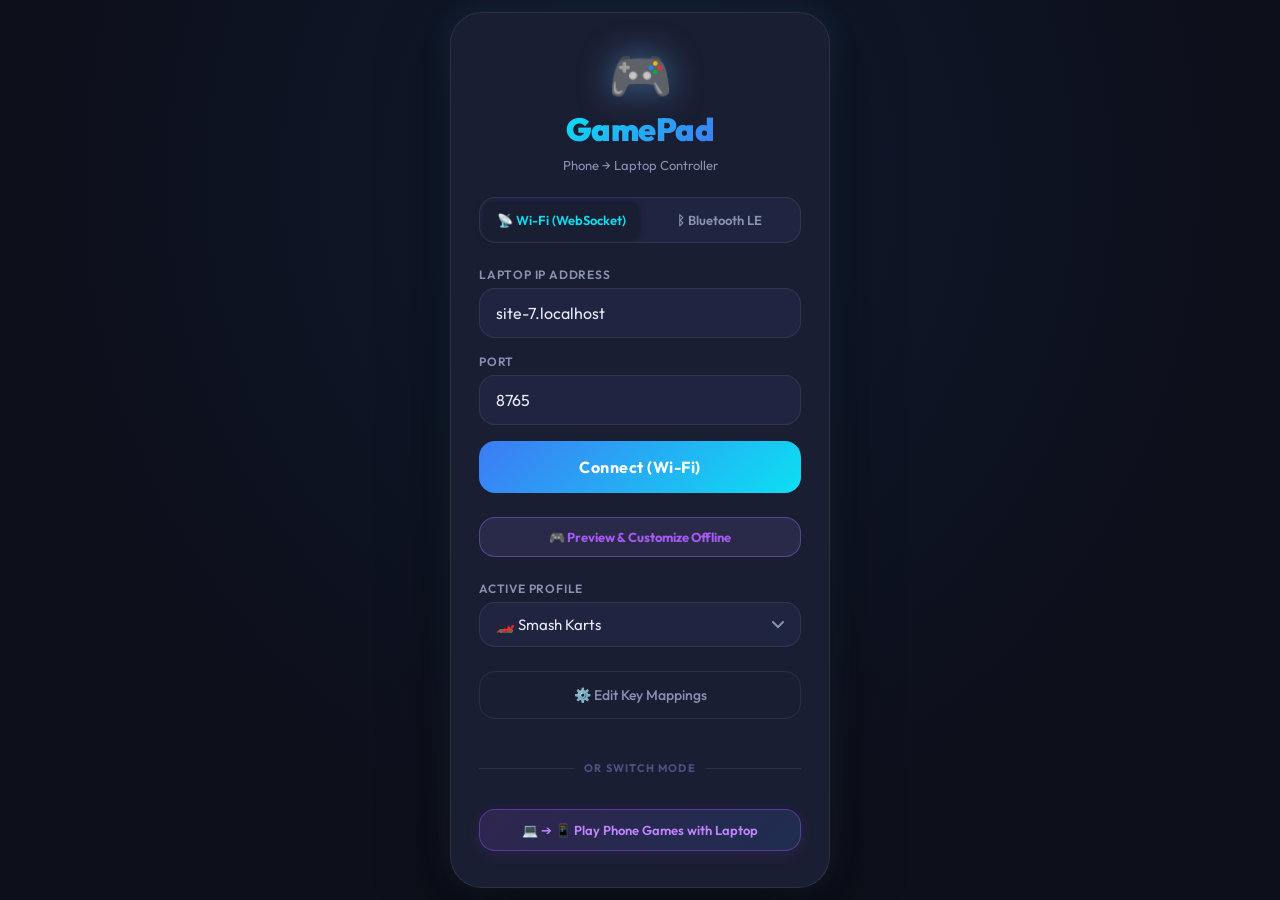
==== commit 3811fdf3: "fix(mobile): match exact 1:1 original game sizes, shapes, and positions for Kart HUD controls" ====
--- a/mobile/index.html
+++ b/mobile/index.html
@@ -86,7 +86,7 @@
   </div>
 
   <!-- Controller Screen -->
-  <div id="controller-screen" class="screen">
+  <div id="controller-screen" class="screen kart-active">
     <!-- Status Bar -->
     <div class="status-bar">
       <div class="status-left">
@@ -196,21 +196,40 @@
           <!-- Steer Left Pointed Arrow Button -->
           <div class="kart-btn-wrap">
             <button id="btn-kart-left" class="kart-arrow-btn kart-arrow-left" data-key="A" data-label="STEER LEFT" aria-label="Steer Left">
-              <svg viewBox="0 0 160 110" class="kart-svg-shape" preserveAspectRatio="none">
-                <path class="kart-glass-plate" d="
-                  M 55 8
-                  C 42 18, 18 42, 11 48
-                  C 6 52, 6 58, 11 62
-                  C 18 68, 42 92, 55 102
-                  C 62 107, 70 106, 76 106
-                  L 136 106
-                  C 148 106, 155 99, 155 87
-                  L 155 23
-                  C 155 11, 148 4, 136 4
-                  L 76 4
-                  C 70 4, 62 3, 55 8
-                  Z" />
-                <path class="kart-chevron-icon" d="M 88 28 L 50 55 L 88 82" />
+              <svg viewBox="0 0 160 129" class="kart-svg-shape">
+                <defs>
+                  <mask id="mask-kart-left">
+                    <rect width="160" height="129" fill="#fff" />
+                    <path fill="#000" d="
+                      M 85 24
+                      C 89 19, 95 19, 100 24
+                      L 134 57
+                      C 139 61, 139 68, 134 72
+                      L 100 105
+                      C 95 110, 89 110, 85 105
+                      L 74 94
+                      C 69 90, 69 84, 74 80
+                      L 90 64.5
+                      L 74 49
+                      C 69 45, 69 39, 74 35
+                      Z" />
+                  </mask>
+                </defs>
+                <g transform="translate(160, 0) scale(-1, 1)">
+                  <path class="kart-glass-plate" mask="url(#mask-kart-left)" d="
+                    M 24 0
+                    L 96 0
+                    C 108 0, 117 4, 125 12
+                    L 154 46
+                    C 162 56, 162 73, 154 83
+                    L 125 117
+                    C 117 125, 108 129, 96 129
+                    L 24 129
+                    C 10 129, 0 119, 0 105
+                    L 0 24
+                    C 0 10, 10 0, 24 0
+                    Z" />
+                </g>
               </svg>
             </button>
           </div>
@@ -218,26 +237,32 @@
           <!-- Slanted Brake Pedal (4+3 Dots Grid) -->
           <div class="kart-pedal-wrap">
             <button id="btn-kart-brake" class="kart-pedal-btn kart-pedal-brake" data-key="S" data-label="BRAKE / REVERSE" aria-label="Brake and Reverse Pedal">
-              <svg viewBox="0 0 150 85" class="kart-svg-shape" preserveAspectRatio="none">
-                <path class="kart-glass-plate" d="
-                  M 16 6
-                  C 8 6, 4 10, 5 18
-                  L 9 67
-                  C 10 75, 16 80, 24 80
-                  L 102 80
-                  C 110 80, 116 75, 119 67
-                  L 138 20
-                  C 142 11, 138 6, 128 6
+              <svg viewBox="0 0 121 82" class="kart-svg-shape">
+                <defs>
+                  <mask id="mask-kart-brake">
+                    <rect width="121" height="82" fill="#fff" />
+                    <!-- 4 dots top row -->
+                    <circle cx="17.4" cy="24.7" r="8.4" fill="#000" />
+                    <circle cx="45.0" cy="24.7" r="8.4" fill="#000" />
+                    <circle cx="71.8" cy="24.7" r="8.4" fill="#000" />
+                    <circle cx="99.4" cy="24.7" r="8.4" fill="#000" />
+                    <!-- 3 dots bottom row -->
+                    <circle cx="26.2" cy="52.9" r="8.4" fill="#000" />
+                    <circle cx="53.9" cy="52.9" r="8.4" fill="#000" />
+                    <circle cx="80.5" cy="52.9" r="8.4" fill="#000" />
+                  </mask>
+                </defs>
+                <path class="kart-glass-plate" mask="url(#mask-kart-brake)" d="
+                  M 18 0
+                  L 103 0
+                  C 115 0, 122 10, 118 23
+                  L 100 69
+                  C 96 78, 89 82, 79 82
+                  L 24 82
+                  C 14 82, 8 75, 6 64
+                  L 1 20
+                  C 0 9, 7 0, 18 0
                   Z" />
-                <!-- 4 dots top row -->
-                <circle class="kart-pedal-dot" cx="28" cy="28" r="7.5" />
-                <circle class="kart-pedal-dot" cx="54" cy="28" r="7.5" />
-                <circle class="kart-pedal-dot" cx="80" cy="28" r="7.5" />
-                <circle class="kart-pedal-dot" cx="106" cy="28" r="7.5" />
-                <!-- 3 dots bottom row -->
-                <circle class="kart-pedal-dot" cx="32" cy="58" r="7.5" />
-                <circle class="kart-pedal-dot" cx="58" cy="58" r="7.5" />
-                <circle class="kart-pedal-dot" cx="84" cy="58" r="7.5" />
               </svg>
             </button>
           </div>
@@ -307,21 +332,38 @@
           <!-- Steer Right Pointed Arrow Button -->
           <div class="kart-btn-wrap">
             <button id="btn-kart-right" class="kart-arrow-btn kart-arrow-right" data-key="D" data-label="STEER RIGHT" aria-label="Steer Right">
-              <svg viewBox="0 0 160 110" class="kart-svg-shape" preserveAspectRatio="none">
-                <path class="kart-glass-plate" d="
-                  M 105 8
-                  C 118 18, 142 42, 149 48
-                  C 154 52, 154 58, 149 62
-                  C 142 68, 118 92, 105 102
-                  C 98 107, 90 106, 84 106
-                  L 24 106
-                  C 12 106, 5 99, 5 87
-                  L 5 23
-                  C 5 11, 12 4, 24 4
-                  L 84 4
-                  C 90 4, 98 3, 105 8
+              <svg viewBox="0 0 160 129" class="kart-svg-shape">
+                <defs>
+                  <mask id="mask-kart-right">
+                    <rect width="160" height="129" fill="#fff" />
+                    <path fill="#000" d="
+                      M 85 24
+                      C 89 19, 95 19, 100 24
+                      L 134 57
+                      C 139 61, 139 68, 134 72
+                      L 100 105
+                      C 95 110, 89 110, 85 105
+                      L 74 94
+                      C 69 90, 69 84, 74 80
+                      L 90 64.5
+                      L 74 49
+                      C 69 45, 69 39, 74 35
+                      Z" />
+                  </mask>
+                </defs>
+                <path class="kart-glass-plate" mask="url(#mask-kart-right)" d="
+                  M 24 0
+                  L 96 0
+                  C 108 0, 117 4, 125 12
+                  L 154 46
+                  C 162 56, 162 73, 154 83
+                  L 125 117
+                  C 117 125, 108 129, 96 129
+                  L 24 129
+                  C 10 129, 0 119, 0 105
+                  L 0 24
+                  C 0 10, 10 0, 24 0
                   Z" />
-                <path class="kart-chevron-icon" d="M 72 28 L 110 55 L 72 82" />
               </svg>
             </button>
           </div>
@@ -329,26 +371,34 @@
           <!-- Slanted Gas / Accel Pedal (4+3 Dots Grid) -->
           <div class="kart-pedal-wrap">
             <button id="btn-kart-gas" class="kart-pedal-btn kart-pedal-gas" data-key="W" data-label="GAS / ACCEL" aria-label="Gas and Accelerate Pedal">
-              <svg viewBox="0 0 150 85" class="kart-svg-shape" preserveAspectRatio="none">
-                <path class="kart-glass-plate" d="
-                  M 22 6
-                  C 12 6, 8 11, 12 20
-                  L 31 67
-                  C 34 75, 40 80, 48 80
-                  L 126 80
-                  C 134 80, 140 75, 141 67
-                  L 145 18
-                  C 146 10, 142 6, 134 6
-                  Z" />
-                <!-- 4 dots top row -->
-                <circle class="kart-pedal-dot" cx="44" cy="28" r="7.5" />
-                <circle class="kart-pedal-dot" cx="70" cy="28" r="7.5" />
-                <circle class="kart-pedal-dot" cx="96" cy="28" r="7.5" />
-                <circle class="kart-pedal-dot" cx="122" cy="28" r="7.5" />
-                <!-- 3 dots bottom row -->
-                <circle class="kart-pedal-dot" cx="66" cy="58" r="7.5" />
-                <circle class="kart-pedal-dot" cx="92" cy="58" r="7.5" />
-                <circle class="kart-pedal-dot" cx="118" cy="58" r="7.5" />
+              <svg viewBox="0 0 121 82" class="kart-svg-shape">
+                <defs>
+                  <mask id="mask-kart-gas">
+                    <rect width="121" height="82" fill="#fff" />
+                    <!-- 4 dots top row -->
+                    <circle cx="17.4" cy="24.7" r="8.4" fill="#000" />
+                    <circle cx="45.0" cy="24.7" r="8.4" fill="#000" />
+                    <circle cx="71.8" cy="24.7" r="8.4" fill="#000" />
+                    <circle cx="99.4" cy="24.7" r="8.4" fill="#000" />
+                    <!-- 3 dots bottom row -->
+                    <circle cx="26.2" cy="52.9" r="8.4" fill="#000" />
+                    <circle cx="53.9" cy="52.9" r="8.4" fill="#000" />
+                    <circle cx="80.5" cy="52.9" r="8.4" fill="#000" />
+                  </mask>
+                </defs>
+                <g transform="translate(121, 0) scale(-1, 1)">
+                  <path class="kart-glass-plate" mask="url(#mask-kart-gas)" d="
+                    M 18 0
+                    L 103 0
+                    C 115 0, 122 10, 118 23
+                    L 100 69
+                    C 96 78, 89 82, 79 82
+                    L 24 82
+                    C 14 82, 8 75, 6 64
+                    L 1 20
+                    C 0 9, 7 0, 18 0
+                    Z" />
+                </g>
               </svg>
             </button>
           </div>
--- a/mobile/styles.css
+++ b/mobile/styles.css
@@ -508,7 +508,7 @@
   display: none;
   align-items: flex-end;
   justify-content: space-between;
-  padding: 4px 18px 12px;
+  padding: 0 3.81vw 1.27vh;
   box-sizing: border-box;
 }
 #layout-kart.active {
@@ -520,7 +520,7 @@
   display: flex;
   flex-direction: column;
   justify-content: flex-end;
-  gap: 12px;
+  gap: 2.75vh;
   position: relative;
   z-index: 10;
   flex: 0 0 auto;
@@ -546,30 +546,35 @@
   align-items: center;
   justify-content: center;
 }
-
-/* Fire Weapon Wrap */
+.kart-right-zone .kart-pedal-wrap {
+  margin-right: -0.6vw;
+}
+
+/* Fire Weapon Wrap — matches original position (18px from right edge, 35px above right arrow) */
 .kart-fire-wrap {
   display: flex;
-  justify-content: flex-start;
+  justify-content: flex-end;
   width: 100%;
-  padding-left: 14px;
-  margin-bottom: -4px;
+  padding-right: 0;
+  margin-right: -2.05vw;
+  margin-bottom: 4.45vh;
   z-index: 15;
 }
 
-/* Circular Spike-Ball Weapon Button */
+/* Circular Spike-Ball Weapon Button — exact original diameter (20.13vh = 95px at 472px height) */
 .kart-item-btn {
   position: relative;
-  width: clamp(66px, 9vw, 82px);
-  height: clamp(66px, 9vw, 82px);
+  height: clamp(56px, 20.13vh, 120px);
+  width: clamp(56px, 20.13vh, 120px);
+  aspect-ratio: 1 / 1;
   border-radius: 50%;
-  background: radial-gradient(circle at 35% 35%, rgba(125, 211, 252, 0.65), rgba(30, 64, 175, 0.45));
-  border: 2.5px solid rgba(186, 230, 253, 0.9);
-  backdrop-filter: blur(12px);
-  -webkit-backdrop-filter: blur(12px);
+  background: radial-gradient(circle at 35% 35%, rgba(125, 211, 252, 0.7), rgba(37, 99, 235, 0.45));
+  border: 2.5px solid rgba(147, 197, 253, 0.9);
+  backdrop-filter: blur(10px);
+  -webkit-backdrop-filter: blur(10px);
   box-shadow:
-    0 8px 24px rgba(0, 0, 0, 0.38),
-    inset 0 2px 4px rgba(255, 255, 255, 0.7);
+    0 6px 20px rgba(0, 0, 0, 0.32),
+    inset 0 2px 4px rgba(255, 255, 255, 0.65);
   display: flex;
   align-items: center;
   justify-content: center;
@@ -580,8 +585,8 @@
 }
 
 .kart-fire-svg {
-  width: 82%;
-  height: 82%;
+  width: 84%;
+  height: 84%;
   display: block;
   filter: drop-shadow(0 2px 5px rgba(0, 0, 0, 0.45));
   pointer-events: none;
@@ -603,21 +608,21 @@
 /* Weapon Counter Badge ("6") */
 .kart-item-badge {
   position: absolute;
-  bottom: -2px;
-  left: -2px;
-  width: clamp(22px, 3.2vw, 26px);
-  height: clamp(22px, 3.2vw, 26px);
+  bottom: -1px;
+  left: -4px;
+  width: clamp(20px, 6.2vh, 32px);
+  height: clamp(20px, 6.2vh, 32px);
   border-radius: 50%;
-  background: #0284c7;
+  background: #0ea5e9;
   color: #fff;
-  font-size: 13px;
+  font-size: clamp(11px, 3vh, 15px);
   font-weight: 900;
   font-family: 'Outfit', sans-serif;
   display: flex;
   align-items: center;
   justify-content: center;
-  border: 2px solid #ffffff;
-  box-shadow: 0 2px 6px rgba(0, 0, 0, 0.4);
+  border: 2px solid rgba(255, 255, 255, 0.9);
+  box-shadow: 0 2px 6px rgba(0, 0, 0, 0.35);
   pointer-events: none;
 }
 
@@ -637,14 +642,16 @@
   display: block;
 }
 
-/* Responsive Sizing */
+/* Responsive Sizing — Exact 1:1 Proportions from Original Game (160x129 arrows, 121x82 pedals) */
 .kart-arrow-btn {
-  width: clamp(124px, 17vw, 168px);
-  height: clamp(74px, 13vh, 102px);
+  height: clamp(72px, 27.33vh, 160px);
+  width: auto;
+  aspect-ratio: 160 / 129;
 }
 .kart-pedal-btn {
-  width: clamp(114px, 15.5vw, 150px);
-  height: clamp(62px, 11vh, 84px);
+  height: clamp(46px, 17.37vh, 102px);
+  width: auto;
+  aspect-ratio: 121 / 82;
 }
 
 /* SVG Rendering */
@@ -653,72 +660,48 @@
   height: 100%;
   display: block;
   overflow: visible;
-  filter: drop-shadow(0 8px 22px rgba(0, 0, 0, 0.42));
+  filter: drop-shadow(0 4px 12px rgba(0, 0, 0, 0.28));
   transition: transform 0.08s ease, filter 0.08s ease;
 }
 
-/* Translucent Glass Plate */
+/* Translucent Glass Plate — clean borderless translucent white matching original game */
 .kart-glass-plate {
-  fill: rgba(255, 255, 255, 0.22);
-  stroke: rgba(255, 255, 255, 0.45);
-  stroke-width: 2.5px;
-  backdrop-filter: blur(14px);
-  -webkit-backdrop-filter: blur(14px);
-  transition: fill 0.08s ease, stroke 0.08s ease;
-}
-
-/* Chunky Rounded Chevrons */
-.kart-chevron-icon {
-  fill: none;
-  stroke: rgba(255, 255, 255, 0.95);
-  stroke-width: 20px;
-  stroke-linecap: round;
-  stroke-linejoin: round;
-  filter: drop-shadow(0 2px 4px rgba(0, 0, 0, 0.35));
-  transition: transform 0.08s ease, stroke 0.08s ease;
-}
-
-/* Pedal Grip Perforation Dots */
-.kart-pedal-dot {
-  fill: rgba(0, 0, 0, 0.38);
-  stroke: rgba(255, 255, 255, 0.22);
-  stroke-width: 1.2px;
+  fill: rgba(255, 255, 255, 0.36);
+  stroke: none;
+  transition: fill 0.08s ease;
 }
 
 /* Pressed / Active States */
 .kart-arrow-btn:active .kart-svg-shape,
 .kart-arrow-btn.pressed .kart-svg-shape {
-  transform: scale(0.93);
-  filter: drop-shadow(0 0 20px rgba(255, 255, 255, 0.7)) drop-shadow(0 4px 10px rgba(0, 0, 0, 0.5));
+  transform: scale(0.94);
+  filter: drop-shadow(0 0 20px rgba(255, 255, 255, 0.65)) drop-shadow(0 4px 10px rgba(0, 0, 0, 0.45));
 }
 .kart-arrow-btn:active .kart-glass-plate,
 .kart-arrow-btn.pressed .kart-glass-plate {
-  fill: rgba(255, 255, 255, 0.45);
-  stroke: rgba(255, 255, 255, 0.9);
+  fill: rgba(255, 255, 255, 0.62);
 }
 
 /* Brake Pressed: Red Glow */
 .kart-pedal-brake:active .kart-svg-shape,
 .kart-pedal-brake.pressed .kart-svg-shape {
-  transform: scale(0.93);
-  filter: drop-shadow(0 0 22px rgba(245, 101, 101, 0.75)) drop-shadow(0 4px 10px rgba(0, 0, 0, 0.5));
+  transform: scale(0.94);
+  filter: drop-shadow(0 0 22px rgba(245, 101, 101, 0.75)) drop-shadow(0 4px 10px rgba(0, 0, 0, 0.45));
 }
 .kart-pedal-brake:active .kart-glass-plate,
 .kart-pedal-brake.pressed .kart-glass-plate {
-  fill: rgba(245, 101, 101, 0.36);
-  stroke: rgba(252, 129, 129, 0.9);
+  fill: rgba(248, 113, 113, 0.58);
 }
 
 /* Gas / Accel Pressed: Green Glow */
 .kart-pedal-gas:active .kart-svg-shape,
 .kart-pedal-gas.pressed .kart-svg-shape {
-  transform: scale(0.93);
-  filter: drop-shadow(0 0 22px rgba(72, 187, 120, 0.75)) drop-shadow(0 4px 10px rgba(0, 0, 0, 0.5));
+  transform: scale(0.94);
+  filter: drop-shadow(0 0 22px rgba(72, 187, 120, 0.75)) drop-shadow(0 4px 10px rgba(0, 0, 0, 0.45));
 }
 .kart-pedal-gas:active .kart-glass-plate,
 .kart-pedal-gas.pressed .kart-glass-plate {
-  fill: rgba(72, 187, 120, 0.36);
-  stroke: rgba(104, 211, 145, 0.9);
+  fill: rgba(74, 222, 128, 0.58);
 }
 
 /* Horizontal / Landscape Mode Orientation Banner */
@@ -795,10 +778,10 @@
     padding: 4px 16px 4px;
   }
   #layout-kart {
-    padding: 2px 18px 4px;
+    padding: 0 3.81vw 1.27vh;
   }
   .kart-side-zone {
-    gap: 10px;
+    gap: 2.75vh;
   }
   .bottom-controls {
     justify-content: center;
@@ -810,6 +793,38 @@
   .util-btn {
     padding: 4px 8px;
     font-size: 10px;
+  }
+
+  /* When in Kart layout, let #layout-kart span full edge-to-edge so pedals/arrows match original screen coordinates */
+  #controller-screen.kart-active .controller-area,
+  #controller-screen:has(#layout-kart.active) .controller-area {
+    padding: 0;
+  }
+
+  #controller-screen.kart-active .bottom-controls,
+  #controller-screen:has(#layout-kart.active) .bottom-controls {
+    position: absolute;
+    bottom: 6px;
+    left: 50%;
+    transform: translateX(-50%);
+    z-index: 20;
+    flex-wrap: nowrap;
+    white-space: nowrap;
+    max-width: 68vw;
+    overflow-x: auto;
+    scrollbar-width: none;
+    background: rgba(11, 15, 25, 0.78);
+    backdrop-filter: blur(12px);
+    -webkit-backdrop-filter: blur(12px);
+    border: 1px solid rgba(255, 255, 255, 0.1);
+    border-radius: var(--radius-full);
+    padding: 4px 10px;
+    gap: 4px;
+    box-shadow: 0 4px 20px rgba(0, 0, 0, 0.45);
+  }
+  #controller-screen.kart-active .bottom-controls::-webkit-scrollbar,
+  #controller-screen:has(#layout-kart.active) .bottom-controls::-webkit-scrollbar {
+    display: none;
   }
 }
 
@@ -1819,7 +1834,7 @@
 /* ── Toast ── */
 #toast-container {
   position: fixed;
-  bottom: 24px;
+  bottom: 52px;
   left: 50%;
   transform: translateX(-50%);
   display: flex;
